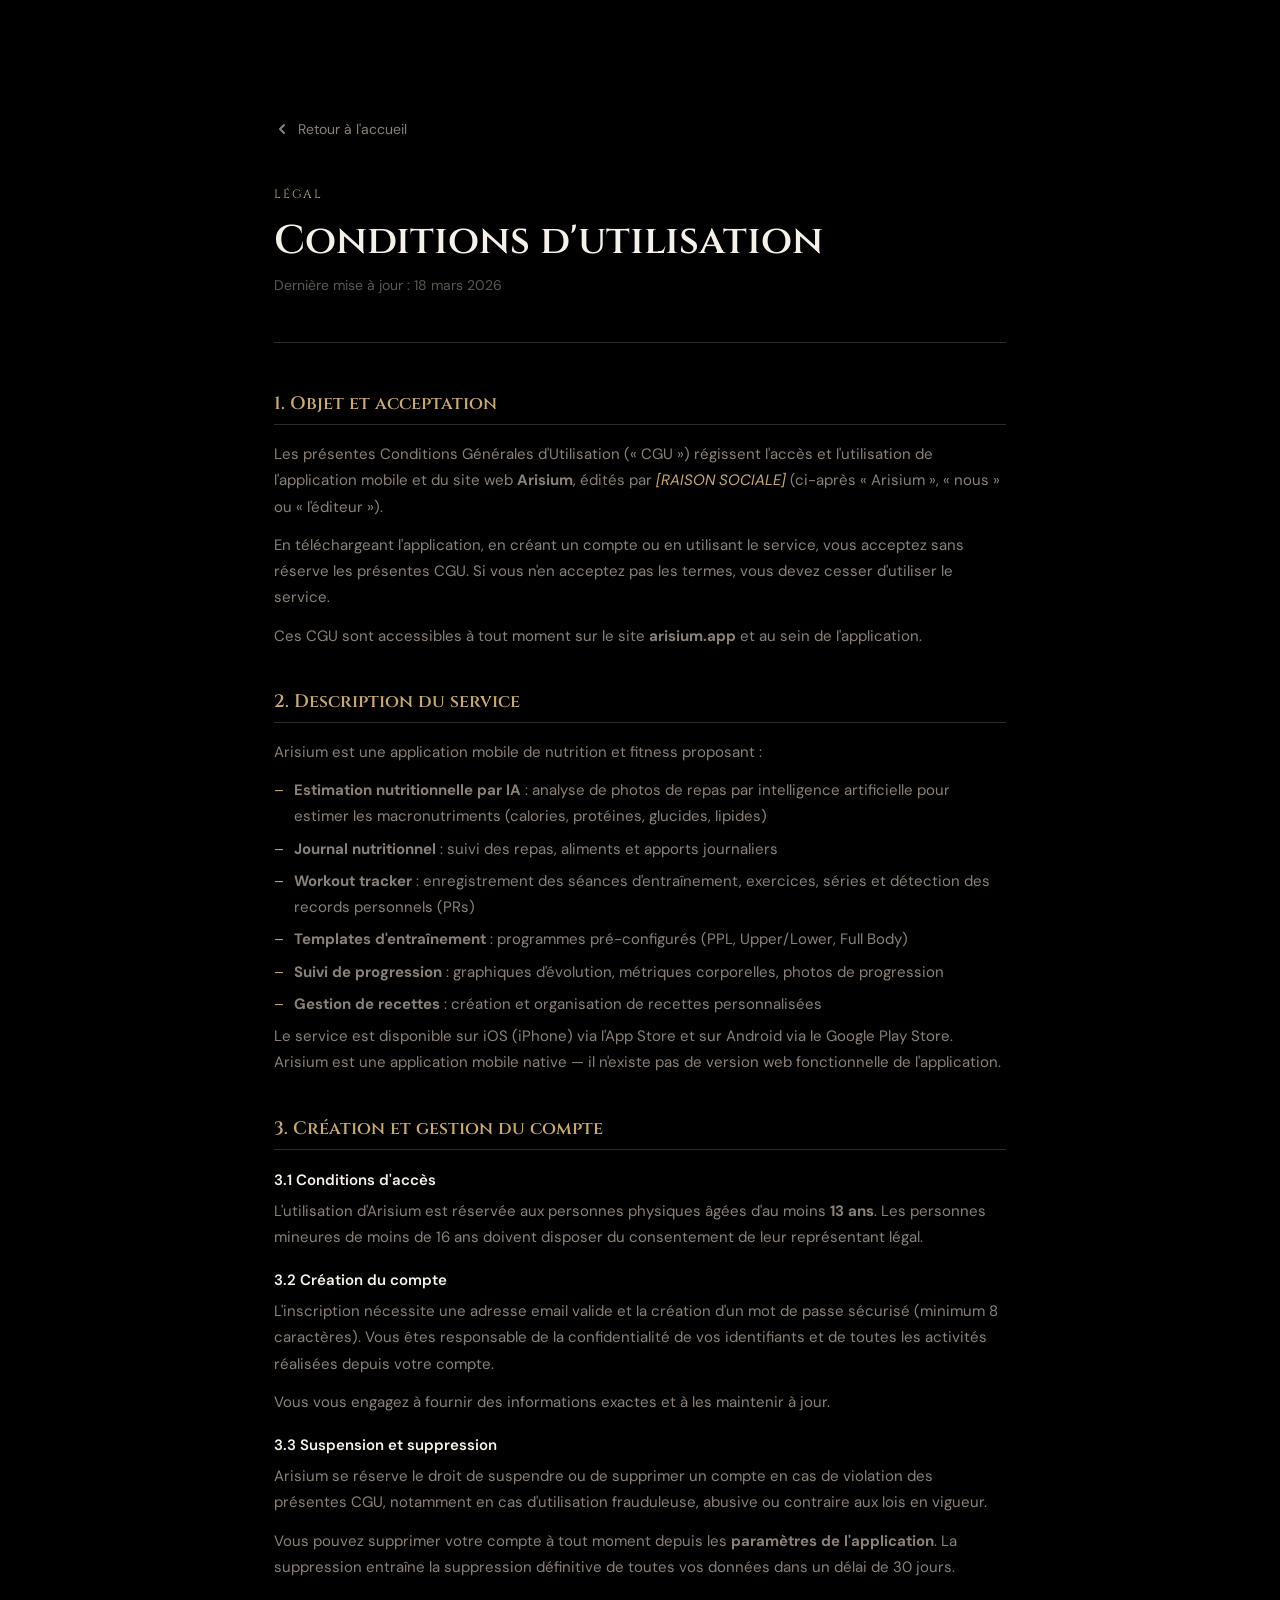
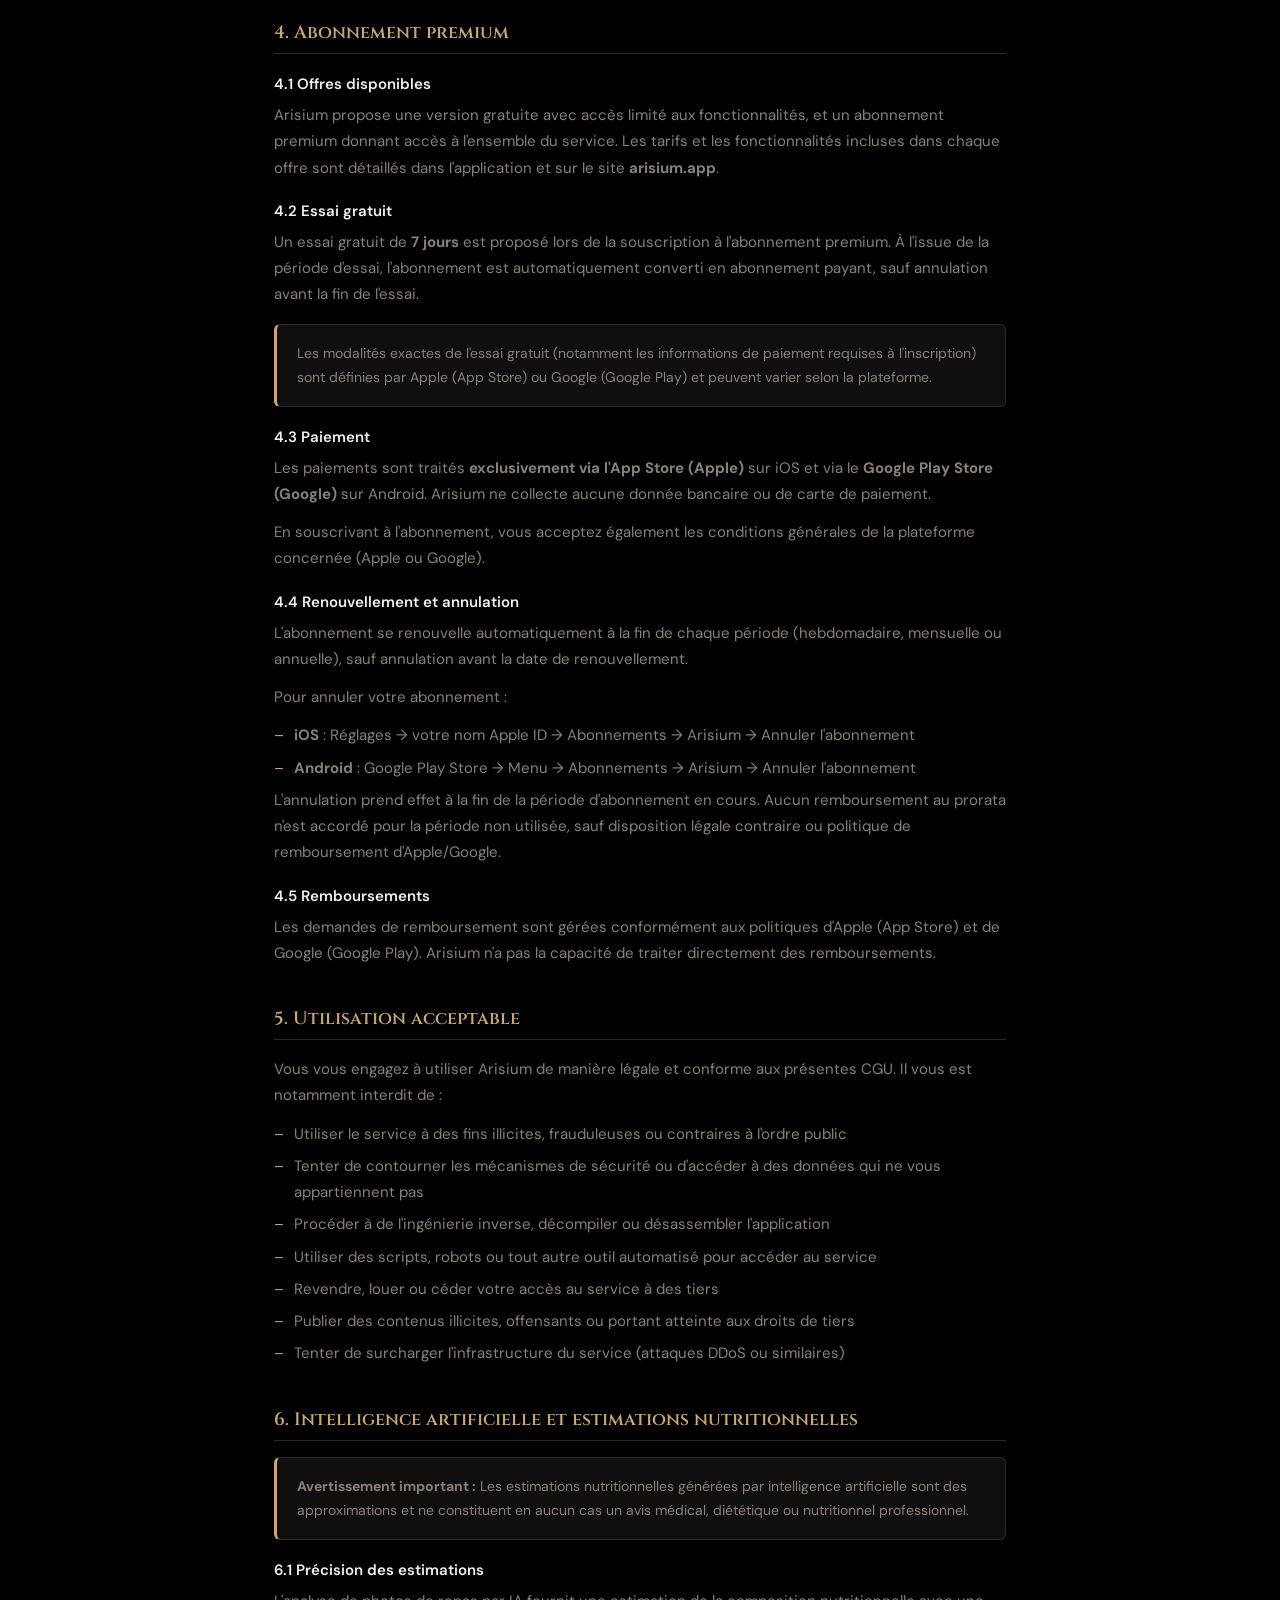
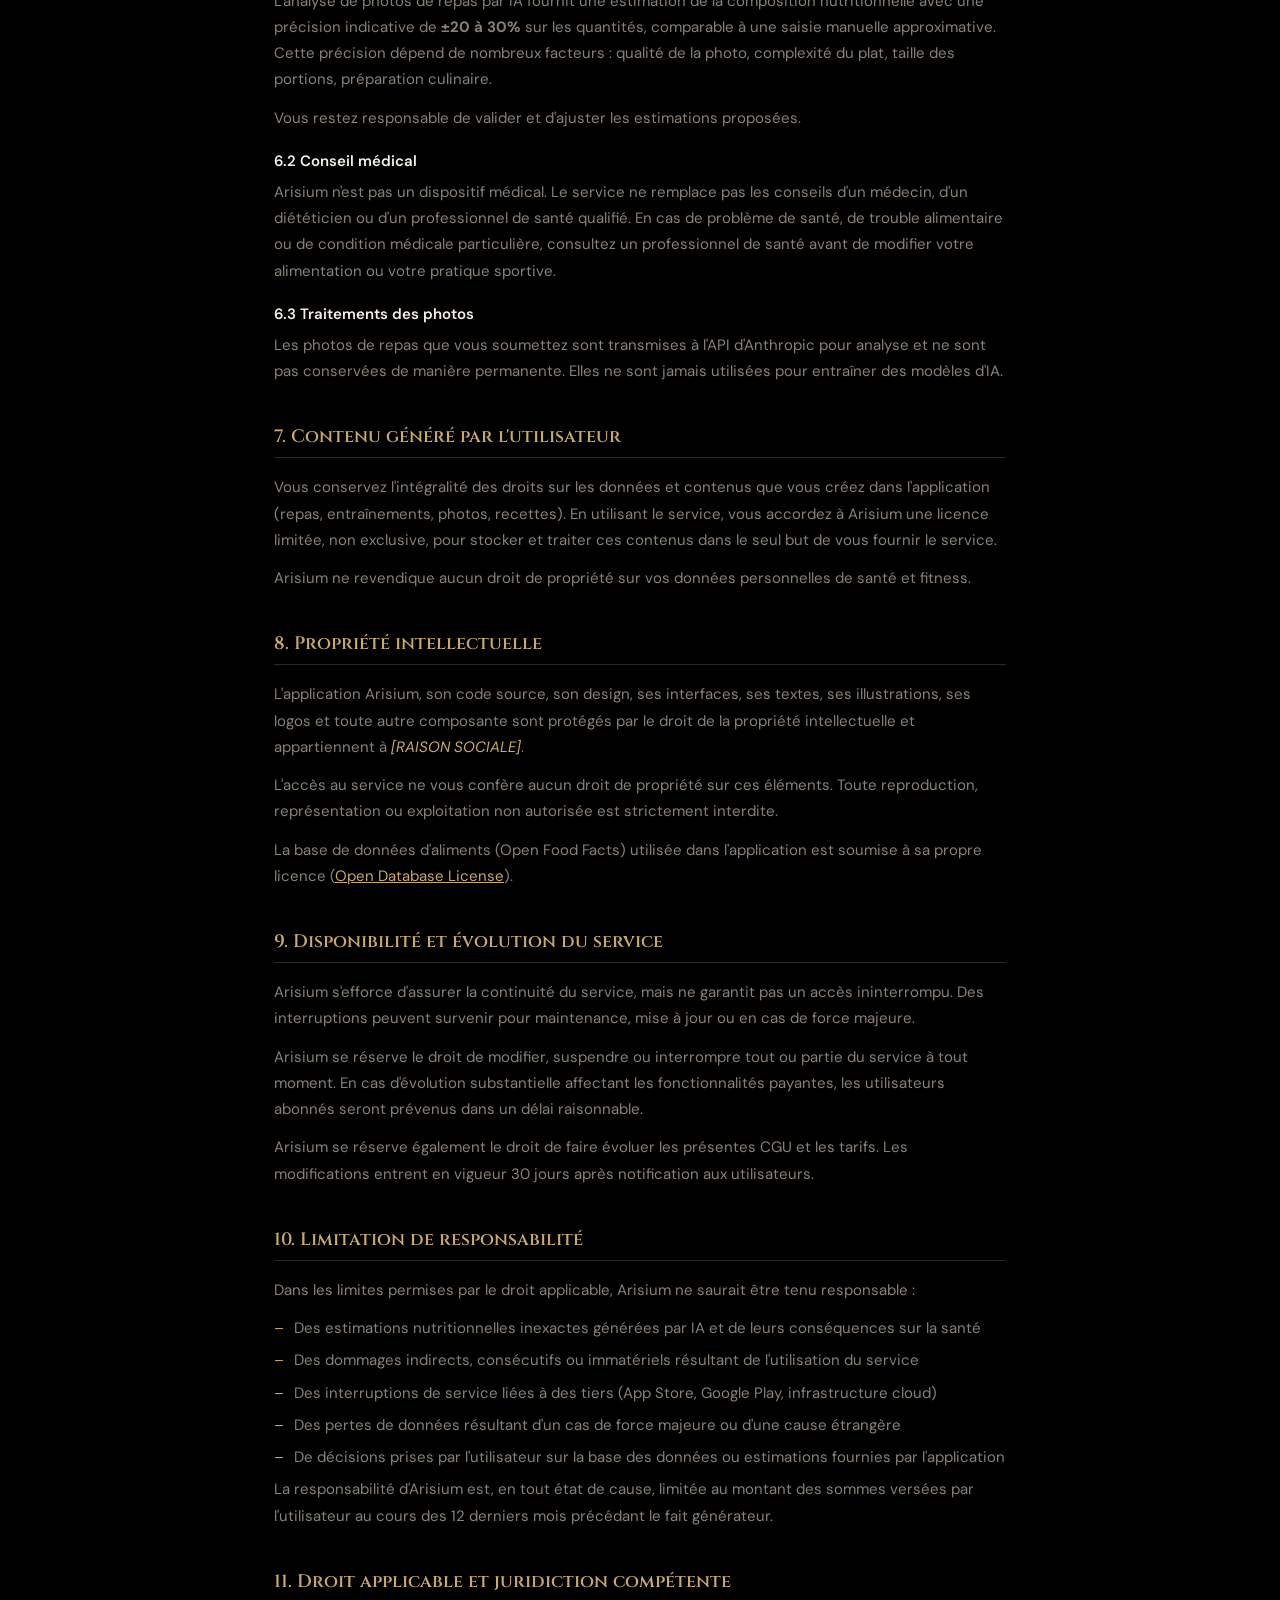
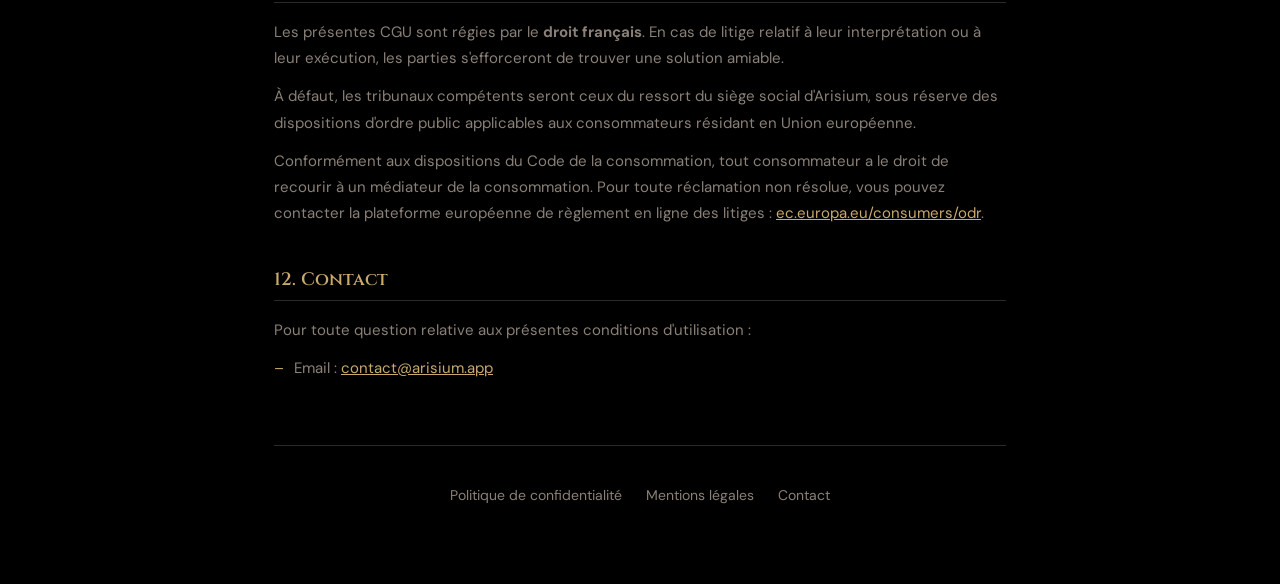
==== conditions-utilisation.html @ 0f9935cf "feat: ajout pages légales complètes (mentions légales, CGU, politique de confidentialité) - Crée men" ====
<!DOCTYPE html>
<html lang="fr">
<head>
  <meta charset="UTF-8" />
  <meta name="viewport" content="width=device-width, initial-scale=1.0" />
  <title>Conditions d'utilisation — Arisium</title>
  <meta name="robots" content="noindex, follow" />
  <link rel="preconnect" href="https://fonts.googleapis.com" />
  <link rel="preconnect" href="https://fonts.gstatic.com" crossorigin />
  <link href="https://fonts.googleapis.com/css2?family=Cinzel:wght@400;600;700&family=DM+Sans:opsz,wght@9..40,400;9..40,500;9..40,600;9..40,700&display=swap" rel="stylesheet" />
  <link rel="stylesheet" href="style.css" />
  <style>
    .legal-page { max-width: 780px; margin: 0 auto; padding: 120px 24px 80px; }
    .legal-back { display: inline-flex; align-items: center; gap: 8px; color: var(--text-sec); font-size: 0.875rem; text-decoration: none; margin-bottom: 48px; transition: color .2s; }
    .legal-back:hover { color: var(--gold); }
    .legal-back svg { width: 16px; height: 16px; }
    .legal-eyebrow { font-family: 'Cinzel', serif; font-size: 0.75rem; letter-spacing: 0.15em; color: var(--gold); text-transform: uppercase; margin-bottom: 12px; }
    .legal-title { font-family: 'Cinzel', serif; font-size: clamp(1.75rem, 4vw, 2.5rem); font-weight: 600; color: var(--text); margin-bottom: 8px; }
    .legal-updated { color: var(--text-muted); font-size: 0.875rem; margin-bottom: 48px; padding-bottom: 48px; border-bottom: 1px solid var(--border); }
    .legal-section { margin-bottom: 40px; }
    .legal-section h2 { font-family: 'Cinzel', serif; font-size: 1.125rem; font-weight: 600; color: var(--gold); margin-bottom: 16px; padding-bottom: 8px; border-bottom: 1px solid var(--border); }
    .legal-section h3 { font-size: 0.9375rem; font-weight: 600; color: var(--text); margin: 20px 0 8px; }
    .legal-section p { color: var(--text-sec); line-height: 1.75; margin-bottom: 12px; font-size: 0.9375rem; }
    .legal-section ul { list-style: none; padding: 0; }
    .legal-section ul li { color: var(--text-sec); line-height: 1.75; font-size: 0.9375rem; padding-left: 20px; margin-bottom: 6px; position: relative; }
    .legal-section ul li::before { content: '–'; position: absolute; left: 0; color: var(--gold); }
    .legal-placeholder { color: var(--gold); font-style: italic; }
    .legal-nav { display: flex; justify-content: center; gap: 24px; margin-top: 64px; padding-top: 40px; border-top: 1px solid var(--border); flex-wrap: wrap; }
    .legal-nav a { color: var(--text-sec); font-size: 0.875rem; text-decoration: none; transition: color .2s; }
    .legal-nav a:hover { color: var(--gold); }
    a { color: var(--gold); }
    .notice-box { background: var(--surface); border: 1px solid var(--border); border-left: 3px solid var(--gold); border-radius: 6px; padding: 16px 20px; margin: 16px 0; }
    .notice-box p { margin: 0; font-size: 0.875rem; }
  </style>
</head>
<body>

<div class="legal-page">

  <a class="legal-back" href="/">
    <svg viewBox="0 0 16 16" fill="none" stroke="currentColor" stroke-width="2" stroke-linecap="round" stroke-linejoin="round">
      <path d="M10 12L6 8l4-4"/>
    </svg>
    Retour à l'accueil
  </a>

  <div class="legal-eyebrow">Légal</div>
  <h1 class="legal-title">Conditions d'utilisation</h1>
  <p class="legal-updated">Dernière mise à jour : 18 mars 2026</p>

  <!-- 1. Objet -->
  <div class="legal-section">
    <h2>1. Objet et acceptation</h2>
    <p>Les présentes Conditions Générales d'Utilisation (« CGU ») régissent l'accès et l'utilisation de l'application mobile et du site web <strong>Arisium</strong>, édités par <span class="legal-placeholder">[RAISON SOCIALE]</span> (ci-après « Arisium », « nous » ou « l'éditeur »).</p>
    <p>En téléchargeant l'application, en créant un compte ou en utilisant le service, vous acceptez sans réserve les présentes CGU. Si vous n'en acceptez pas les termes, vous devez cesser d'utiliser le service.</p>
    <p>Ces CGU sont accessibles à tout moment sur le site <strong>arisium.app</strong> et au sein de l'application.</p>
  </div>

  <!-- 2. Description du service -->
  <div class="legal-section">
    <h2>2. Description du service</h2>
    <p>Arisium est une application mobile de nutrition et fitness proposant :</p>
    <ul>
      <li><strong>Estimation nutritionnelle par IA</strong> : analyse de photos de repas par intelligence artificielle pour estimer les macronutriments (calories, protéines, glucides, lipides)</li>
      <li><strong>Journal nutritionnel</strong> : suivi des repas, aliments et apports journaliers</li>
      <li><strong>Workout tracker</strong> : enregistrement des séances d'entraînement, exercices, séries et détection des records personnels (PRs)</li>
      <li><strong>Templates d'entraînement</strong> : programmes pré-configurés (PPL, Upper/Lower, Full Body)</li>
      <li><strong>Suivi de progression</strong> : graphiques d'évolution, métriques corporelles, photos de progression</li>
      <li><strong>Gestion de recettes</strong> : création et organisation de recettes personnalisées</li>
    </ul>
    <p>Le service est disponible sur iOS (iPhone) via l'App Store et sur Android via le Google Play Store. Arisium est une application mobile native — il n'existe pas de version web fonctionnelle de l'application.</p>
  </div>

  <!-- 3. Compte utilisateur -->
  <div class="legal-section">
    <h2>3. Création et gestion du compte</h2>

    <h3>3.1 Conditions d'accès</h3>
    <p>L'utilisation d'Arisium est réservée aux personnes physiques âgées d'au moins <strong>13 ans</strong>. Les personnes mineures de moins de 16 ans doivent disposer du consentement de leur représentant légal.</p>

    <h3>3.2 Création du compte</h3>
    <p>L'inscription nécessite une adresse email valide et la création d'un mot de passe sécurisé (minimum 8 caractères). Vous êtes responsable de la confidentialité de vos identifiants et de toutes les activités réalisées depuis votre compte.</p>
    <p>Vous vous engagez à fournir des informations exactes et à les maintenir à jour.</p>

    <h3>3.3 Suspension et suppression</h3>
    <p>Arisium se réserve le droit de suspendre ou de supprimer un compte en cas de violation des présentes CGU, notamment en cas d'utilisation frauduleuse, abusive ou contraire aux lois en vigueur.</p>
    <p>Vous pouvez supprimer votre compte à tout moment depuis les <strong>paramètres de l'application</strong>. La suppression entraîne la suppression définitive de toutes vos données dans un délai de 30 jours.</p>
  </div>

  <!-- 4. Abonnement -->
  <div class="legal-section">
    <h2>4. Abonnement premium</h2>

    <h3>4.1 Offres disponibles</h3>
    <p>Arisium propose une version gratuite avec accès limité aux fonctionnalités, et un abonnement premium donnant accès à l'ensemble du service. Les tarifs et les fonctionnalités incluses dans chaque offre sont détaillés dans l'application et sur le site <strong>arisium.app</strong>.</p>

    <h3>4.2 Essai gratuit</h3>
    <p>Un essai gratuit de <strong>7 jours</strong> est proposé lors de la souscription à l'abonnement premium. À l'issue de la période d'essai, l'abonnement est automatiquement converti en abonnement payant, sauf annulation avant la fin de l'essai.</p>
    <div class="notice-box">
      <p>Les modalités exactes de l'essai gratuit (notamment les informations de paiement requises à l'inscription) sont définies par Apple (App Store) ou Google (Google Play) et peuvent varier selon la plateforme.</p>
    </div>

    <h3>4.3 Paiement</h3>
    <p>Les paiements sont traités <strong>exclusivement via l'App Store (Apple)</strong> sur iOS et via le <strong>Google Play Store (Google)</strong> sur Android. Arisium ne collecte aucune donnée bancaire ou de carte de paiement.</p>
    <p>En souscrivant à l'abonnement, vous acceptez également les conditions générales de la plateforme concernée (Apple ou Google).</p>

    <h3>4.4 Renouvellement et annulation</h3>
    <p>L'abonnement se renouvelle automatiquement à la fin de chaque période (hebdomadaire, mensuelle ou annuelle), sauf annulation avant la date de renouvellement.</p>
    <p>Pour annuler votre abonnement :</p>
    <ul>
      <li><strong>iOS</strong> : Réglages → votre nom Apple ID → Abonnements → Arisium → Annuler l'abonnement</li>
      <li><strong>Android</strong> : Google Play Store → Menu → Abonnements → Arisium → Annuler l'abonnement</li>
    </ul>
    <p>L'annulation prend effet à la fin de la période d'abonnement en cours. Aucun remboursement au prorata n'est accordé pour la période non utilisée, sauf disposition légale contraire ou politique de remboursement d'Apple/Google.</p>

    <h3>4.5 Remboursements</h3>
    <p>Les demandes de remboursement sont gérées conformément aux politiques d'Apple (App Store) et de Google (Google Play). Arisium n'a pas la capacité de traiter directement des remboursements.</p>
  </div>

  <!-- 5. Utilisation acceptable -->
  <div class="legal-section">
    <h2>5. Utilisation acceptable</h2>
    <p>Vous vous engagez à utiliser Arisium de manière légale et conforme aux présentes CGU. Il vous est notamment interdit de :</p>
    <ul>
      <li>Utiliser le service à des fins illicites, frauduleuses ou contraires à l'ordre public</li>
      <li>Tenter de contourner les mécanismes de sécurité ou d'accéder à des données qui ne vous appartiennent pas</li>
      <li>Procéder à de l'ingénierie inverse, décompiler ou désassembler l'application</li>
      <li>Utiliser des scripts, robots ou tout autre outil automatisé pour accéder au service</li>
      <li>Revendre, louer ou céder votre accès au service à des tiers</li>
      <li>Publier des contenus illicites, offensants ou portant atteinte aux droits de tiers</li>
      <li>Tenter de surcharger l'infrastructure du service (attaques DDoS ou similaires)</li>
    </ul>
  </div>

  <!-- 6. IA et estimations nutritionnelles -->
  <div class="legal-section">
    <h2>6. Intelligence artificielle et estimations nutritionnelles</h2>

    <div class="notice-box">
      <p><strong>Avertissement important :</strong> Les estimations nutritionnelles générées par intelligence artificielle sont des approximations et ne constituent en aucun cas un avis médical, diététique ou nutritionnel professionnel.</p>
    </div>

    <h3>6.1 Précision des estimations</h3>
    <p>L'analyse de photos de repas par IA fournit une estimation de la composition nutritionnelle avec une précision indicative de <strong>±20 à 30%</strong> sur les quantités, comparable à une saisie manuelle approximative. Cette précision dépend de nombreux facteurs : qualité de la photo, complexité du plat, taille des portions, préparation culinaire.</p>
    <p>Vous restez responsable de valider et d'ajuster les estimations proposées.</p>

    <h3>6.2 Conseil médical</h3>
    <p>Arisium n'est pas un dispositif médical. Le service ne remplace pas les conseils d'un médecin, d'un diététicien ou d'un professionnel de santé qualifié. En cas de problème de santé, de trouble alimentaire ou de condition médicale particulière, consultez un professionnel de santé avant de modifier votre alimentation ou votre pratique sportive.</p>

    <h3>6.3 Traitements des photos</h3>
    <p>Les photos de repas que vous soumettez sont transmises à l'API d'Anthropic pour analyse et ne sont pas conservées de manière permanente. Elles ne sont jamais utilisées pour entraîner des modèles d'IA.</p>
  </div>

  <!-- 7. Contenu utilisateur -->
  <div class="legal-section">
    <h2>7. Contenu généré par l'utilisateur</h2>
    <p>Vous conservez l'intégralité des droits sur les données et contenus que vous créez dans l'application (repas, entraînements, photos, recettes). En utilisant le service, vous accordez à Arisium une licence limitée, non exclusive, pour stocker et traiter ces contenus dans le seul but de vous fournir le service.</p>
    <p>Arisium ne revendique aucun droit de propriété sur vos données personnelles de santé et fitness.</p>
  </div>

  <!-- 8. Propriété intellectuelle -->
  <div class="legal-section">
    <h2>8. Propriété intellectuelle</h2>
    <p>L'application Arisium, son code source, son design, ses interfaces, ses textes, ses illustrations, ses logos et toute autre composante sont protégés par le droit de la propriété intellectuelle et appartiennent à <span class="legal-placeholder">[RAISON SOCIALE]</span>.</p>
    <p>L'accès au service ne vous confère aucun droit de propriété sur ces éléments. Toute reproduction, représentation ou exploitation non autorisée est strictement interdite.</p>
    <p>La base de données d'aliments (Open Food Facts) utilisée dans l'application est soumise à sa propre licence (<a href="https://openfoodfacts.org" target="_blank" rel="noopener">Open Database License</a>).</p>
  </div>

  <!-- 9. Disponibilité du service -->
  <div class="legal-section">
    <h2>9. Disponibilité et évolution du service</h2>
    <p>Arisium s'efforce d'assurer la continuité du service, mais ne garantit pas un accès ininterrompu. Des interruptions peuvent survenir pour maintenance, mise à jour ou en cas de force majeure.</p>
    <p>Arisium se réserve le droit de modifier, suspendre ou interrompre tout ou partie du service à tout moment. En cas d'évolution substantielle affectant les fonctionnalités payantes, les utilisateurs abonnés seront prévenus dans un délai raisonnable.</p>
    <p>Arisium se réserve également le droit de faire évoluer les présentes CGU et les tarifs. Les modifications entrent en vigueur 30 jours après notification aux utilisateurs.</p>
  </div>

  <!-- 10. Limitation de responsabilité -->
  <div class="legal-section">
    <h2>10. Limitation de responsabilité</h2>
    <p>Dans les limites permises par le droit applicable, Arisium ne saurait être tenu responsable :</p>
    <ul>
      <li>Des estimations nutritionnelles inexactes générées par IA et de leurs conséquences sur la santé</li>
      <li>Des dommages indirects, consécutifs ou immatériels résultant de l'utilisation du service</li>
      <li>Des interruptions de service liées à des tiers (App Store, Google Play, infrastructure cloud)</li>
      <li>Des pertes de données résultant d'un cas de force majeure ou d'une cause étrangère</li>
      <li>De décisions prises par l'utilisateur sur la base des données ou estimations fournies par l'application</li>
    </ul>
    <p>La responsabilité d'Arisium est, en tout état de cause, limitée au montant des sommes versées par l'utilisateur au cours des 12 derniers mois précédant le fait générateur.</p>
  </div>

  <!-- 11. Droit applicable -->
  <div class="legal-section">
    <h2>11. Droit applicable et juridiction compétente</h2>
    <p>Les présentes CGU sont régies par le <strong>droit français</strong>. En cas de litige relatif à leur interprétation ou à leur exécution, les parties s'efforceront de trouver une solution amiable.</p>
    <p>À défaut, les tribunaux compétents seront ceux du ressort du siège social d'Arisium, sous réserve des dispositions d'ordre public applicables aux consommateurs résidant en Union européenne.</p>
    <p>Conformément aux dispositions du Code de la consommation, tout consommateur a le droit de recourir à un médiateur de la consommation. Pour toute réclamation non résolue, vous pouvez contacter la plateforme européenne de règlement en ligne des litiges : <a href="https://ec.europa.eu/consumers/odr" target="_blank" rel="noopener">ec.europa.eu/consumers/odr</a>.</p>
  </div>

  <!-- 12. Contact -->
  <div class="legal-section">
    <h2>12. Contact</h2>
    <p>Pour toute question relative aux présentes conditions d'utilisation :</p>
    <ul>
      <li>Email : <a href="mailto:contact@arisium.app">contact@arisium.app</a></li>
    </ul>
  </div>

  <nav class="legal-nav">
    <a href="/politique-de-confidentialite">Politique de confidentialité</a>
    <a href="/mentions-legales">Mentions légales</a>
    <a href="mailto:contact@arisium.app">Contact</a>
  </nav>

</div>

</body>
</html>
---- style.css ----
/* ─── Variables ──────────────────────────────────────────────────────────────── */
:root {
  --gold:        #C9A96E;
  --gold-light:  #E8D5A3;
  --gold-dark:   #8B6914;
  --bg:          #000000;
  --surface:     #0F0F0F;
  --elevated:    #1A1A1A;
  --border:      #2A2A2A;
  --text:        #F5F0E8;
  --text-sec:    #8A8078;
  --text-muted:  #5C5650;
}

/* ─── Reset & Base ───────────────────────────────────────────────────────────── */
*, *::before, *::after { box-sizing: border-box; margin: 0; padding: 0; }
html {
  scroll-behavior: smooth;
  -webkit-font-smoothing: antialiased;
  /* scroll-padding-top = hauteur navbar fixe → le browser s'arrête au bon endroit
     sur tous les ancres (#features, #pricing…) sans calcul JS */
  scroll-padding-top: 80px;
}
body { background: var(--bg); color: var(--text); font-family: 'DM Sans', sans-serif; }

/* ─── Typography ─────────────────────────────────────────────────────────────── */
.font-brand   { font-family: 'Cinzel', serif; font-weight: 700; }
.font-display { font-family: 'Cinzel', serif; }

/* ─── Gold Gradient Text ─────────────────────────────────────────────────────── */
.gold-text {
  background: linear-gradient(135deg, var(--gold) 0%, var(--gold-light) 60%, var(--gold) 100%);
  -webkit-background-clip: text;
  background-clip: text;
  -webkit-text-fill-color: transparent;
}
/* Logo ARISIUM */
.logo {
  font-family: 'Cinzel', serif;
  font-weight: 700;
  letter-spacing: 6px;
  font-size: 1.1rem;
  background: linear-gradient(135deg, var(--gold), var(--gold-light));
  -webkit-background-clip: text;
  background-clip: text;
  -webkit-text-fill-color: transparent;
  text-decoration: none;
}

/* ─── Buttons ────────────────────────────────────────────────────────────────── */
.btn-primary {
  display: inline-block;
  padding: 14px 32px;
  background: linear-gradient(135deg, var(--gold), var(--gold-dark));
  color: #000;
  font-family: 'DM Sans', sans-serif;
  font-weight: 700;
  font-size: 0.875rem;
  border-radius: 12px;
  text-decoration: none;
  transition: opacity 0.2s, transform 0.2s;
}
.btn-primary:hover { opacity: 0.85; transform: translateY(-1px); }

.btn-secondary {
  display: inline-block;
  padding: 13px 32px;
  border: 1px solid var(--gold);
  color: var(--gold);
  font-family: 'DM Sans', sans-serif;
  font-weight: 500;
  font-size: 0.875rem;
  border-radius: 12px;
  text-decoration: none;
  transition: background 0.2s, color 0.2s;
}
.btn-secondary:hover { background: rgba(201,169,110,0.08); }

.btn-outline {
  display: inline-block;
  padding: 13px 28px;
  background: transparent;
  border: 1px solid var(--border);
  color: var(--text-sec);
  font-family: 'DM Sans', sans-serif;
  font-size: 0.875rem;
  border-radius: 12px;
  text-decoration: none;
  cursor: pointer;
  transition: border-color 0.2s, color 0.2s;
}
.btn-outline:hover { border-color: var(--gold); color: var(--gold); }

/* App store buttons */
.store-btn {
  display: inline-flex;
  align-items: center;
  gap: 10px;
  padding: 12px 22px;
  background: var(--surface);
  border: 1px solid var(--border);
  border-radius: 12px;
  color: var(--text);
  text-decoration: none;
  transition: border-color 0.2s, background 0.2s;
}
.store-btn:hover { border-color: var(--gold); background: var(--elevated); }
.store-btn .store-label { font-size: 0.6rem; color: var(--text-sec); }
.store-btn .store-name  { font-size: 0.875rem; font-weight: 600; }

/* ─── Navbar ─────────────────────────────────────────────────────────────────── */
#navbar {
  position: fixed;
  top: 0; left: 0; right: 0;
  z-index: 100;
  transition: background 0.3s, border-bottom 0.3s;
}
#navbar.scrolled {
  background: rgba(0,0,0,0.85);
  backdrop-filter: blur(16px);
  -webkit-backdrop-filter: blur(16px);
  border-bottom: 1px solid var(--border);
}
.nav-inner {
  max-width: 1100px;
  margin: 0 auto;
  padding: 20px 24px;
  display: flex;
  align-items: center;
  justify-content: space-between;
}
.nav-links {
  display: flex;
  gap: 32px;
  list-style: none;
}
.nav-links a {
  color: var(--text-sec);
  text-decoration: none;
  font-size: 0.875rem;
  transition: color 0.2s;
}
.nav-links a:hover { color: var(--text); }
#burger {
  display: none;
  background: none;
  border: none;
  color: var(--text-sec);
  cursor: pointer;
  padding: 4px;
}
#mobile-menu {
  display: none;
  background: var(--surface);
  border-top: 1px solid var(--border);
  padding: 16px 24px 24px;
}
#mobile-menu.open { display: block; }
.mobile-nav-links {
  list-style: none;
  display: flex;
  flex-direction: column;
  gap: 16px;
}
.mobile-nav-links a {
  color: var(--text-sec);
  text-decoration: none;
  font-size: 0.9375rem;
}

/* ─── Section Utils ──────────────────────────────────────────────────────────── */
.section { padding: 100px 24px; }
.section-sm { padding: 64px 24px; }
.container { max-width: 1100px; margin: 0 auto; }

.eyebrow {
  display: inline-flex;
  align-items: center;
  gap: 8px;
  font-size: 0.75rem;
  font-weight: 600;
  letter-spacing: 2px;
  text-transform: uppercase;
  color: var(--gold);
  margin-bottom: 20px;
}
.eyebrow-dot {
  width: 6px; height: 6px;
  border-radius: 50%;
  background: var(--gold);
  animation: pulse 2s infinite;
}

.section-title {
  font-family: 'Cinzel', serif;
  font-size: clamp(2rem, 5vw, 3.25rem);
  font-weight: 400;
  line-height: 1.15;
  color: var(--text);
  margin-bottom: 20px;
}
.section-sub {
  font-size: 1.0625rem;
  color: var(--text-sec);
  line-height: 1.7;
  max-width: 560px;
}

/* ─── Card ───────────────────────────────────────────────────────────────────── */
.card {
  background: var(--surface);
  border: 1px solid var(--border);
  border-radius: 20px;
  padding: 32px;
}
.card-hover {
  transition: border-color 0.25s, transform 0.25s;
}
.card-hover:hover {
  border-color: var(--gold);
  transform: translateY(-3px);
}

/* ─── Phone Mockup ───────────────────────────────────────────────────────────── */
.phone-wrap {
  display: flex;
  justify-content: center;
  align-items: center;
  position: relative;
}
.phone-wrap::before {
  content: '';
  position: absolute;
  width: 300px; height: 300px;
  border-radius: 50%;
  background: radial-gradient(circle, rgba(201,169,110,0.12) 0%, transparent 70%);
  pointer-events: none;
}
.phone {
  width: 265px;
  background: var(--surface);
  border-radius: 40px;
  border: 1.5px solid var(--border);
  padding: 14px 12px;
  box-shadow:
    0 0 0 7px var(--surface),
    0 0 0 8px var(--border),
    0 40px 80px rgba(0,0,0,0.9),
    0 0 80px rgba(201,169,110,0.06);
  position: relative;
  overflow: hidden;
}
.phone::before { /* notch */
  content: '';
  position: absolute;
  top: 10px; left: 50%;
  transform: translateX(-50%);
  width: 56px; height: 4px;
  background: var(--border);
  border-radius: 2px;
  z-index: 2;
}
.phone-screen {
  background: #000;
  border-radius: 30px;
  overflow: hidden;
  font-size: 10px;
}
.phone-header { padding: 24px 14px 12px; display: flex; align-items: center; justify-content: space-between; }
.phone-avatar { width: 26px; height: 26px; border-radius: 50%; border: 1.5px solid #C9A96E; display: flex; align-items: center; justify-content: center; font-family: 'DM Sans', sans-serif; font-size: 10px; font-weight: 600; color: #C9A96E; flex-shrink: 0; }
.phone-date  { font-size: 8px; color: var(--text-muted); }
.phone-greeting { font-family: 'Cinzel', serif; font-size: 18px; color: var(--text); margin-top: 2px; }

.phone-card {
  margin: 0 10px 8px;
  background: var(--surface);
  border: 1px solid var(--border);
  border-radius: 16px;
  padding: 14px;
}
.phone-label { font-size: 7px; letter-spacing: 1.5px; text-transform: uppercase; color: var(--text-muted); margin-bottom: 8px; }

/* Calorie ring */
.calorie-ring-wrap { display: flex; justify-content: center; margin-bottom: 10px; }
.macro-row { display: flex; gap: 8px; }
.macro-col { flex: 1; }
.macro-name { font-size: 6.5px; color: var(--text-muted); margin-bottom: 3px; }
.macro-bar-track { height: 3px; background: var(--elevated); border-radius: 2px; overflow: hidden; }
.macro-bar-fill  { height: 100%; border-radius: 2px; }
.macro-val { font-size: 7.5px; color: var(--text); margin-top: 2px; }

/* Workout card inside phone */
.phone-workout { font-size: 10px; color: var(--text); font-weight: 500; }
.phone-workout-sub { font-size: 8px; color: var(--text-sec); margin-top: 2px; }
.phone-workout-meta { display: flex; gap: 10px; margin-top: 6px; }
.phone-workout-meta span { font-size: 7px; color: var(--text-muted); }
.phone-pr { color: var(--gold); }

/* ─── Feature Sections ───────────────────────────────────────────────────────── */
.feature-grid {
  display: grid;
  grid-template-columns: 1fr 1fr;
  gap: 80px;
  align-items: center;
}
.feature-grid.reverse { direction: rtl; }
.feature-grid.reverse > * { direction: ltr; }

.feature-list { list-style: none; display: flex; flex-direction: column; gap: 16px; margin-top: 32px; }
.feature-list li {
  display: flex;
  align-items: flex-start;
  gap: 12px;
  font-size: 0.9375rem;
  color: var(--text-sec);
  line-height: 1.5;
}
.feature-list li::before {
  content: '';
  width: 18px; height: 18px; flex-shrink: 0;
  margin-top: 2px;
  background: url("data:image/svg+xml,%3Csvg xmlns='http://www.w3.org/2000/svg' viewBox='0 0 20 20' fill='%23C9A96E'%3E%3Cpath fill-rule='evenodd' d='M16.707 5.293a1 1 0 010 1.414l-8 8a1 1 0 01-1.414 0l-4-4a1 1 0 011.414-1.414L8 12.586l7.293-7.293a1 1 0 011.414 0z' clip-rule='evenodd'/%3E%3C/svg%3E") center/contain no-repeat;
}

/* Feature visual panel */
.feature-visual {
  background: var(--surface);
  border: 1px solid var(--border);
  border-radius: 24px;
  overflow: hidden;
  aspect-ratio: 4/3;
  display: flex;
  align-items: center;
  justify-content: center;
  position: relative;
}
.feature-visual-inner {
  width: 100%;
  height: 100%;
  display: flex;
  flex-direction: column;
  padding: 28px;
  gap: 12px;
}

/* AI estimation mockup */
.ai-chip {
  display: inline-flex;
  align-items: center;
  gap: 8px;
  padding: 6px 14px;
  background: rgba(201,169,110,0.08);
  border: 1px solid rgba(201,169,110,0.2);
  border-radius: 100px;
  font-size: 0.75rem;
  color: var(--gold);
  font-weight: 500;
}
.ai-item {
  display: flex;
  align-items: center;
  justify-content: space-between;
  padding: 10px 14px;
  background: var(--elevated);
  border: 1px solid var(--border);
  border-radius: 10px;
  border-left-width: 3px; /* override via inline style par item */
  gap: 12px;
}
.ai-item-name { font-size: 0.8125rem; color: var(--text); font-weight: 500; }
.ai-item-kcal { font-size: 0.7rem; color: var(--text-sec); margin-top: 2px; }
.ai-item-badge {
  font-size: 0.6rem;
  font-weight: 700;
  padding: 3px 8px;
  border-radius: 100px;
  text-transform: uppercase;
  letter-spacing: 0.5px;
  flex-shrink: 0;
}
.badge-high   { background: rgba(74,222,128,0.1);  color: #4ADE80; }
.badge-medium { background: rgba(251,191,36,0.1);  color: #FBBF24; }
.badge-low    { background: rgba(248,113,113,0.1); color: #F87171; }

/* Workout mockup */
.set-row {
  display: flex;
  align-items: center;
  gap: 12px;
  padding: 10px 14px;
  background: var(--elevated);
  border-radius: 10px;
}
.set-num { font-size: 0.75rem; color: var(--text-muted); width: 20px; }
.set-data { flex: 1; display: flex; gap: 20px; }
.set-field { font-size: 0.875rem; color: var(--text); }
.set-field span { font-size: 0.7rem; color: var(--text-muted); }
.pr-badge {
  background: linear-gradient(135deg, var(--gold), var(--gold-dark));
  color: #000;
  font-size: 0.6rem;
  font-weight: 800;
  padding: 2px 7px;
  border-radius: 100px;
  letter-spacing: 0.5px;
}

/* Progress chart mockup */
.chart-mockup {
  width: 100%;
  height: 100%;
  display: flex;
  flex-direction: column;
  justify-content: flex-end;
  gap: 0;
  position: relative;
}
.chart-line {
  position: absolute;
  bottom: 40px;
  left: 0; right: 0;
  height: 120px;
}
.chart-bars {
  display: flex;
  align-items: flex-end;
  gap: 8px;
  height: 120px;
  padding: 0 4px;
}
.chart-bar {
  flex: 1;
  border-radius: 4px 4px 0 0;
  background: linear-gradient(to top, var(--gold-dark), var(--gold));
  opacity: 0.7;
  min-width: 0;
}
.chart-bar.active { opacity: 1; }
.chart-labels {
  display: flex;
  justify-content: space-between;
  margin-top: 8px;
}
.chart-label { font-size: 0.625rem; color: var(--text-muted); }

/* ─── Steps (How it works) ───────────────────────────────────────────────────── */
.steps-grid {
  display: grid;
  grid-template-columns: repeat(3, 1fr);
  gap: 2px;
  position: relative;
}
.steps-grid::before {
  content: '';
  position: absolute;
  top: 28px; left: calc(16.67% + 28px); right: calc(16.67% + 28px);
  height: 1px;
  background: linear-gradient(90deg, transparent, var(--gold), transparent);
  opacity: 0.4;
}
.step {
  display: flex;
  flex-direction: column;
  align-items: center;
  text-align: center;
  padding: 40px 24px;
}
.step-num {
  width: 56px; height: 56px;
  border-radius: 50%;
  border: 1px solid var(--gold);
  background: rgba(201,169,110,0.06);
  display: flex;
  align-items: center;
  justify-content: center;
  font-family: 'Cinzel', serif;
  font-size: 1.25rem;
  color: var(--gold);
  margin-bottom: 24px;
  position: relative;
  z-index: 1;
}
.step-title { font-size: 1.0625rem; font-weight: 600; color: var(--text); margin-bottom: 10px; }
.step-desc  { font-size: 0.875rem; color: var(--text-sec); line-height: 1.6; }

/* ─── Pricing ────────────────────────────────────────────────────────────────── */
.pricing-grid {
  display: grid;
  grid-template-columns: repeat(3, 1fr);
  gap: 20px;
  align-items: start;
}
.pricing-card {
  background: var(--surface);
  border: 1px solid var(--border);
  border-radius: 24px;
  padding: 36px 28px;
  display: flex;
  flex-direction: column;
  gap: 24px;
  position: relative;
}
.pricing-card.featured {
  border-color: var(--gold);
  background: linear-gradient(160deg, rgba(201,169,110,0.06) 0%, var(--surface) 50%);
}
.pricing-badge {
  position: absolute;
  top: -12px;
  left: 50%; transform: translateX(-50%);
  background: linear-gradient(135deg, var(--gold), var(--gold-dark));
  color: #000;
  font-size: 0.65rem;
  font-weight: 800;
  letter-spacing: 1.5px;
  text-transform: uppercase;
  padding: 5px 16px;
  border-radius: 100px;
  white-space: nowrap;
}
.pricing-label { font-size: 0.75rem; font-weight: 600; letter-spacing: 2px; text-transform: uppercase; color: var(--text-muted); }
.pricing-price {
  display: flex;
  align-items: baseline;
  gap: 4px;
}
.pricing-amount { font-family: 'Cinzel', serif; font-size: 3rem; font-weight: 400; color: var(--text); }
.pricing-period { font-size: 0.875rem; color: var(--text-sec); }
.pricing-sub    { font-size: 0.8125rem; color: var(--text-muted); margin-top: 4px; }
.pricing-save {
  display: inline-block;
  font-size: 0.7rem;
  font-weight: 700;
  padding: 3px 10px;
  background: rgba(201,169,110,0.12);
  border: 1px solid rgba(201,169,110,0.2);
  color: var(--gold);
  border-radius: 100px;
  letter-spacing: 0.5px;
}
.pricing-trial {
  font-size: 0.8125rem;
  color: #4ADE80;
  font-weight: 500;
}
.pricing-features { list-style: none; display: flex; flex-direction: column; gap: 12px; }
.pricing-features li {
  display: flex;
  align-items: center;
  gap: 10px;
  font-size: 0.875rem;
  color: var(--text-sec);
}
.pricing-features li::before {
  content: '';
  width: 16px; height: 16px; flex-shrink: 0;
  background: url("data:image/svg+xml,%3Csvg xmlns='http://www.w3.org/2000/svg' viewBox='0 0 20 20' fill='%23C9A96E'%3E%3Cpath fill-rule='evenodd' d='M16.707 5.293a1 1 0 010 1.414l-8 8a1 1 0 01-1.414 0l-4-4a1 1 0 011.414-1.414L8 12.586l7.293-7.293a1 1 0 011.414 0z' clip-rule='evenodd'/%3E%3C/svg%3E") center/contain no-repeat;
}

/* ─── Comparison table ───────────────────────────────────────────────────────── */
.compare-table {
  width: 100%;
  border-collapse: separate;
  border-spacing: 0;
}
.compare-table th, .compare-table td {
  padding: 16px 20px;
  text-align: center;
  border-bottom: 1px solid var(--border);
  font-size: 0.875rem;
}
.compare-table th { color: var(--text-muted); font-weight: 500; font-size: 0.8125rem; letter-spacing: 0.5px; }
.compare-table td:first-child { text-align: left; color: var(--text-sec); }
.compare-table tr:last-child td { border-bottom: none; }
.compare-table .check { color: #4ADE80; font-size: 1rem; }
.compare-table .cross { color: var(--text-muted); font-size: 1rem; }
.compare-table .arisium-col { color: var(--gold); font-weight: 600; }
.compare-table-wrap {
  background: var(--surface);
  border: 1px solid var(--border);
  border-radius: 20px;
  overflow: hidden;
}
.compare-table th.arisium-col {
  background: rgba(201,169,110,0.04);
  border-bottom: 1px solid var(--border);
}
.compare-table td.arisium-col {
  background: rgba(201,169,110,0.03);
}

/* ─── FAQ ────────────────────────────────────────────────────────────────────── */
.faq-list { display: flex; flex-direction: column; gap: 2px; }
.faq-item {
  border: 1px solid var(--border);
  border-radius: 14px;
  overflow: hidden;
  background: var(--surface);
  transition: border-color 0.2s;
}
.faq-item.open { border-color: rgba(201,169,110,0.3); }
.faq-btn {
  width: 100%;
  display: flex;
  align-items: center;
  justify-content: space-between;
  padding: 22px 24px;
  background: none;
  border: none;
  cursor: pointer;
  text-align: left;
  color: var(--text);
  font-family: 'DM Sans', sans-serif;
  font-size: 1rem;
  font-weight: 500;
  gap: 16px;
}
.faq-icon {
  width: 24px; height: 24px; flex-shrink: 0;
  border: 1px solid var(--border);
  border-radius: 50%;
  display: flex;
  align-items: center;
  justify-content: center;
  color: var(--text-muted);
  font-size: 1.1rem;
  line-height: 1;
  transition: transform 0.25s, border-color 0.2s, color 0.2s;
}
.faq-item.open .faq-icon {
  transform: rotate(45deg);
  border-color: var(--gold);
  color: var(--gold);
}
.faq-body {
  max-height: 0;
  overflow: hidden;
  transition: max-height 0.35s ease;
}
.faq-body-inner {
  padding: 0 24px 22px;
  font-size: 0.9375rem;
  color: var(--text-sec);
  line-height: 1.7;
}

/* ─── Stats Bar ──────────────────────────────────────────────────────────────── */
.stats-bar {
  background: var(--surface);
  border-top: 1px solid var(--border);
  border-bottom: 1px solid var(--border);
}
.stats-grid { display: grid; grid-template-columns: repeat(4, 1fr); text-align: center; }
.stat-item { padding: 36px 16px; border-right: 1px solid var(--border); }
.stat-item:last-child { border-right: none; }
.stat-num {
  font-family: 'Cinzel', serif;
  font-size: 2.75rem;
  font-weight: 400;
  line-height: 1;
  margin-bottom: 8px;
}
.stat-label { font-size: 0.8125rem; color: var(--text-sec); }

/* ─── CTA Section ────────────────────────────────────────────────────────────── */
.cta-section {
  text-align: center;
  padding: 120px 24px;
  position: relative;
  overflow: hidden;
}
.cta-section::before {
  content: '';
  position: absolute;
  top: 50%; left: 50%;
  transform: translate(-50%, -50%);
  width: 600px; height: 600px;
  border-radius: 50%;
  background: radial-gradient(circle, rgba(201,169,110,0.06) 0%, transparent 70%);
  pointer-events: none;
}
.cta-title {
  font-family: 'Cinzel', serif;
  font-size: clamp(2.25rem, 5vw, 3.5rem);
  font-weight: 400;
  color: var(--text);
  max-width: 620px;
  margin: 0 auto 20px;
  line-height: 1.15;
}
.cta-sub { font-size: 1.0625rem; color: var(--text-sec); margin-bottom: 48px; }
.cta-note { font-size: 0.8125rem; color: var(--text-muted); margin-top: 20px; }

/* ─── Footer ─────────────────────────────────────────────────────────────────── */
footer {
  border-top: 1px solid var(--border);
  padding: 56px 24px 40px;
}
.footer-inner {
  max-width: 1100px;
  margin: 0 auto;
  display: grid;
  grid-template-columns: 1.5fr 1fr 1fr 1fr;
  gap: 48px;
}
.footer-brand p {
  font-size: 0.875rem;
  color: var(--text-muted);
  margin-top: 12px;
  line-height: 1.6;
  max-width: 220px;
}
.footer-col h4 {
  font-size: 0.75rem;
  font-weight: 600;
  letter-spacing: 1.5px;
  text-transform: uppercase;
  color: var(--text-sec);
  margin-bottom: 16px;
}
.footer-col ul { list-style: none; display: flex; flex-direction: column; gap: 10px; }
.footer-col a {
  font-size: 0.875rem;
  color: var(--text-muted);
  text-decoration: none;
  transition: color 0.2s;
}
.footer-col a:hover { color: var(--gold); }
.footer-bottom {
  max-width: 1100px;
  margin: 40px auto 0;
  padding-top: 24px;
  border-top: 1px solid var(--border);
  display: flex;
  align-items: center;
  justify-content: space-between;
  font-size: 0.8125rem;
  color: var(--text-muted);
}

/* ─── Scroll Animations ──────────────────────────────────────────────────────── */
.fade-up {
  opacity: 0;
  transform: translateY(32px);
  transition: opacity 0.65s ease, transform 0.65s ease;
}
.fade-up.visible {
  opacity: 1;
  transform: translateY(0);
}
.fade-up.delay-1 { transition-delay: 0.1s; }
.fade-up.delay-2 { transition-delay: 0.2s; }
.fade-up.delay-3 { transition-delay: 0.3s; }
.fade-up.delay-4 { transition-delay: 0.4s; }
.fade-up.delay-5 { transition-delay: 0.5s; }

/* ─── Animations ─────────────────────────────────────────────────────────────── */
@keyframes pulse {
  0%, 100% { opacity: 1; }
  50%       { opacity: 0.4; }
}
@keyframes shimmer {
  0%   { background-position: -200% center; }
  100% { background-position:  200% center; }
}

/* ─── Responsive ─────────────────────────────────────────────────────────────── */
@media (max-width: 900px) {
  .feature-grid, .feature-grid.reverse { grid-template-columns: 1fr; direction: ltr; gap: 48px; }
  .feature-grid.reverse .feature-visual { order: -1; }
  .pricing-grid { grid-template-columns: 1fr; max-width: 400px; margin: 0 auto; }
  .steps-grid { grid-template-columns: 1fr; }
  .steps-grid::before { display: none; }
  .stats-grid { grid-template-columns: repeat(2, 1fr); }
  .stat-item:nth-child(2) { border-right: none; }
  .footer-inner { grid-template-columns: 1fr 1fr; gap: 32px; }
  .footer-brand { grid-column: 1 / -1; }
}
@media (max-width: 640px) {
  #burger { display: block; }
  .nav-links, .nav-cta { display: none; }
  .section { padding: 72px 20px; }
  .hero-grid { flex-direction: column; }
  .phone-wrap { display: none; } /* hide phone on very small screens */
  .stats-grid { grid-template-columns: repeat(2, 1fr); }
  .footer-inner { grid-template-columns: 1fr; }
  .footer-bottom { flex-direction: column; gap: 12px; text-align: center; }
  .compare-table th, .compare-table td { padding: 12px 10px; font-size: 0.8125rem; }
}
@media (max-width: 480px) {
  .phone-wrap { display: none; }
}

/* ─── Auth Modal ─────────────────────────────────────────────────────────────── */
#auth-modal {
  display: none;
  position: fixed;
  inset: 0;
  z-index: 200;
  align-items: center;
  justify-content: center;
  padding: 20px;
}
#auth-modal.open {
  display: flex;
}

#auth-overlay {
  position: absolute;
  inset: 0;
  background: rgba(0,0,0,0.75);
  backdrop-filter: blur(8px);
  -webkit-backdrop-filter: blur(8px);
}

.auth-card {
  position: relative;
  z-index: 1;
  width: 100%;
  max-width: 440px;
  background: var(--surface);
  border: 1px solid var(--border);
  border-radius: 24px;
  padding: 40px 36px 36px;
  box-shadow: 0 32px 80px rgba(0,0,0,0.8), 0 0 0 1px rgba(201,169,110,0.08);
  animation: modal-in 0.25s ease;
}

@keyframes modal-in {
  from { opacity: 0; transform: translateY(16px) scale(0.97); }
  to   { opacity: 1; transform: translateY(0) scale(1); }
}

.auth-close-btn {
  position: absolute;
  top: 18px; right: 18px;
  width: 34px; height: 34px;
  border-radius: 50%;
  border: 1px solid var(--border);
  background: none;
  color: var(--text-muted);
  cursor: pointer;
  display: flex;
  align-items: center;
  justify-content: center;
  transition: border-color 0.2s, color 0.2s;
}
.auth-close-btn:hover { border-color: var(--text-sec); color: var(--text); }

/* Tabs */
.auth-tabs {
  display: flex;
  gap: 4px;
  background: var(--elevated);
  border-radius: 12px;
  padding: 4px;
  margin-bottom: 28px;
}
.auth-tab {
  flex: 1;
  padding: 9px;
  border: none;
  border-radius: 9px;
  background: none;
  color: var(--text-muted);
  font-family: 'DM Sans', sans-serif;
  font-size: 0.875rem;
  font-weight: 500;
  cursor: pointer;
  transition: background 0.2s, color 0.2s;
}
.auth-tab.active {
  background: var(--bg);
  color: var(--text);
  box-shadow: 0 1px 4px rgba(0,0,0,0.4);
}

/* Form */
.auth-form {
  display: flex;
  flex-direction: column;
  gap: 16px;
}
.auth-field {
  display: flex;
  flex-direction: column;
  gap: 6px;
}
.auth-label {
  font-size: 0.8125rem;
  font-weight: 500;
  color: var(--text-sec);
}
.auth-input {
  width: 100%;
  padding: 13px 15px;
  background: var(--elevated);
  border: 1px solid var(--border);
  border-radius: 10px;
  color: var(--text);
  font-family: 'DM Sans', sans-serif;
  font-size: 0.9375rem;
  outline: none;
  transition: border-color 0.2s, box-shadow 0.2s;
}
.auth-input::placeholder { color: var(--text-muted); }
.auth-input:focus {
  border-color: var(--gold);
  box-shadow: 0 0 0 3px rgba(201,169,110,0.12);
}

/* Messages */
.auth-error {
  display: none;
  background: rgba(244,67,54,0.08);
  border: 1px solid rgba(244,67,54,0.2);
  border-radius: 10px;
  padding: 10px 14px;
  font-size: 0.875rem;
  color: #F44336;
  line-height: 1.5;
}
.auth-success {
  display: none;
  background: rgba(76,175,80,0.08);
  border: 1px solid rgba(76,175,80,0.2);
  border-radius: 10px;
  padding: 10px 14px;
  font-size: 0.875rem;
  color: #4CAF50;
  line-height: 1.5;
}

/* Submit button */
.auth-submit {
  width: 100%;
  padding: 14px;
  border: none;
  cursor: pointer;
  font-family: 'DM Sans', sans-serif;
  font-size: 0.9375rem;
  font-weight: 700;
  margin-top: 4px;
}
.auth-submit:disabled {
  opacity: 0.55;
  cursor: not-allowed;
}

/* Switch link */
.auth-switch {
  text-align: center;
  font-size: 0.8125rem;
  color: var(--text-muted);
}
.auth-switch-btn {
  background: none;
  border: none;
  color: var(--gold);
  font-family: 'DM Sans', sans-serif;
  font-size: 0.8125rem;
  font-weight: 500;
  cursor: pointer;
  padding: 0;
  text-decoration: underline;
  text-underline-offset: 2px;
}

/* ─── Nav user menu (logged-in state) ────────────────────────────────────────── */
.nav-user-menu { position: relative; }
.nav-user-btn {
  display: flex;
  align-items: center;
  gap: 6px;
  background: var(--elevated);
  border: 1px solid var(--border);
  border-radius: 100px;
  padding: 6px 12px 6px 6px;
  cursor: pointer;
  color: var(--text-sec);
  transition: border-color 0.2s;
}
.nav-user-btn:hover { border-color: var(--gold); }
.nav-avatar {
  width: 28px; height: 28px;
  border-radius: 50%;
  background: linear-gradient(135deg, var(--gold), var(--gold-dark));
  color: #000;
  font-size: 0.6875rem;
  font-weight: 700;
  display: flex;
  align-items: center;
  justify-content: center;
}
.user-dropdown {
  display: none;
  position: absolute;
  top: calc(100% + 8px);
  right: 0;
  min-width: 220px;
  background: var(--surface);
  border: 1px solid var(--border);
  border-radius: 14px;
  padding: 8px;
  box-shadow: 0 16px 40px rgba(0,0,0,0.6);
  z-index: 50;
}
.user-dropdown.open { display: block; }
.user-dropdown-email {
  padding: 8px 12px;
  font-size: 0.8125rem;
  color: var(--text-muted);
  word-break: break-all;
}
.user-dropdown-divider {
  height: 1px;
  background: var(--border);
  margin: 6px 0;
}
.user-dropdown-item {
  width: 100%;
  padding: 9px 12px;
  background: none;
  border: none;
  border-radius: 8px;
  text-align: left;
  font-family: 'DM Sans', sans-serif;
  font-size: 0.875rem;
  color: #F44336;
  cursor: pointer;
  transition: background 0.15s;
}
.user-dropdown-item:hover { background: rgba(244,67,54,0.08); }

/* ─── Waitlist Form ───────────────────────────────────────────────────────────── */
.waitlist-form {
  width: 100%;
  max-width: 520px;
}
.waitlist-form-cta {
  max-width: 560px;
}
.waitlist-row {
  display: flex;
  gap: 10px;
  flex-wrap: wrap;
}
.waitlist-input {
  flex: 1;
  min-width: 200px;
  padding: 14px 18px;
  background: var(--elevated);
  border: 1px solid var(--border);
  border-radius: 12px;
  color: var(--text);
  font-family: 'DM Sans', sans-serif;
  font-size: 0.9375rem;
  outline: none;
  transition: border-color 0.2s, background 0.2s;
}
.waitlist-input:focus {
  border-color: var(--gold);
  background: #1f1f1f;
}
.waitlist-input::placeholder { color: var(--text-muted); }
.waitlist-submit {
  flex-shrink: 0;
  cursor: pointer;
  border: none;
  white-space: nowrap;
}
.waitlist-msg {
  margin-top: 10px;
  font-size: 0.875rem;
  min-height: 20px;
  transition: opacity 0.2s;
}
.waitlist-msg.success { color: #66BB6A; }
.waitlist-msg.error   { color: #EF9A9A; }

@media (max-width: 640px) {
  .waitlist-row { flex-direction: column; }
  .waitlist-input, .waitlist-submit { width: 100%; }
  .waitlist-form-cta { max-width: 100%; }
}

@media (max-width: 640px) {
  .auth-card { padding: 32px 24px 28px; }
  #nav-auth-area .btn-outline { display: none; }
}
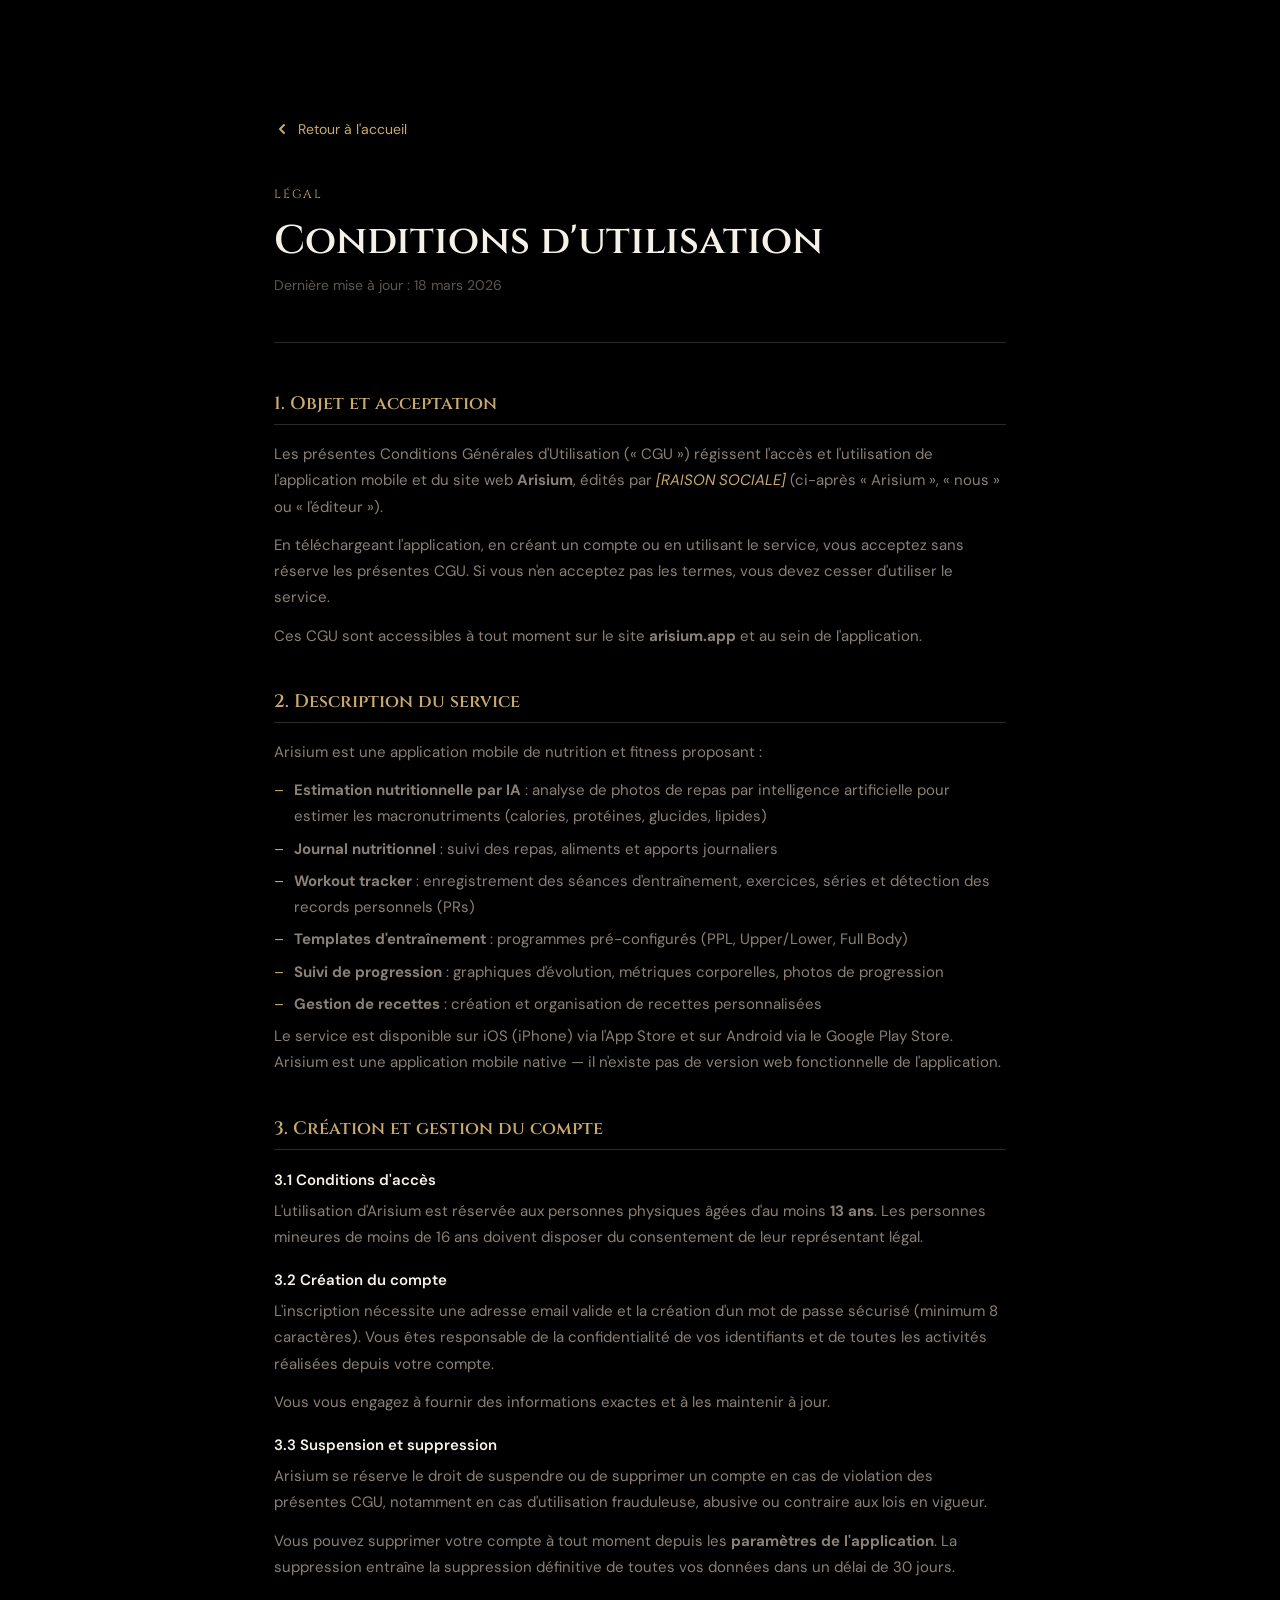
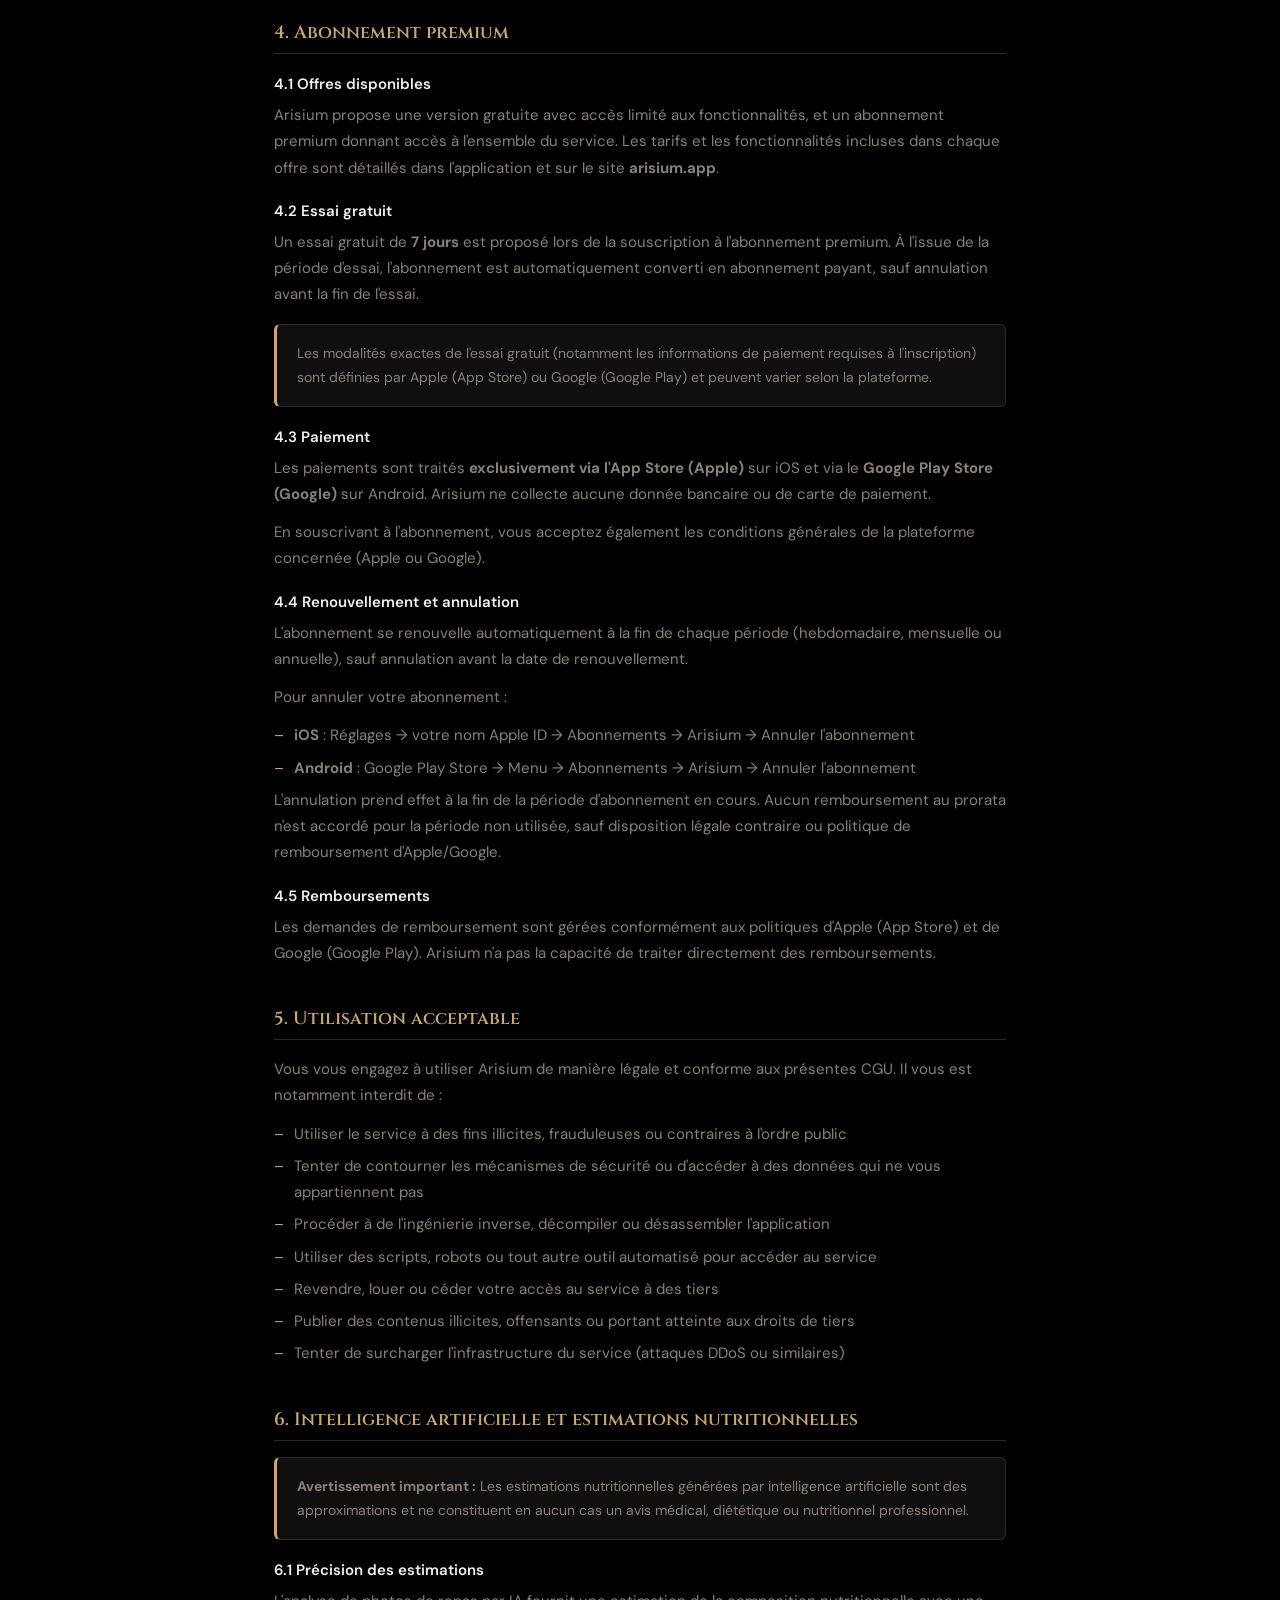
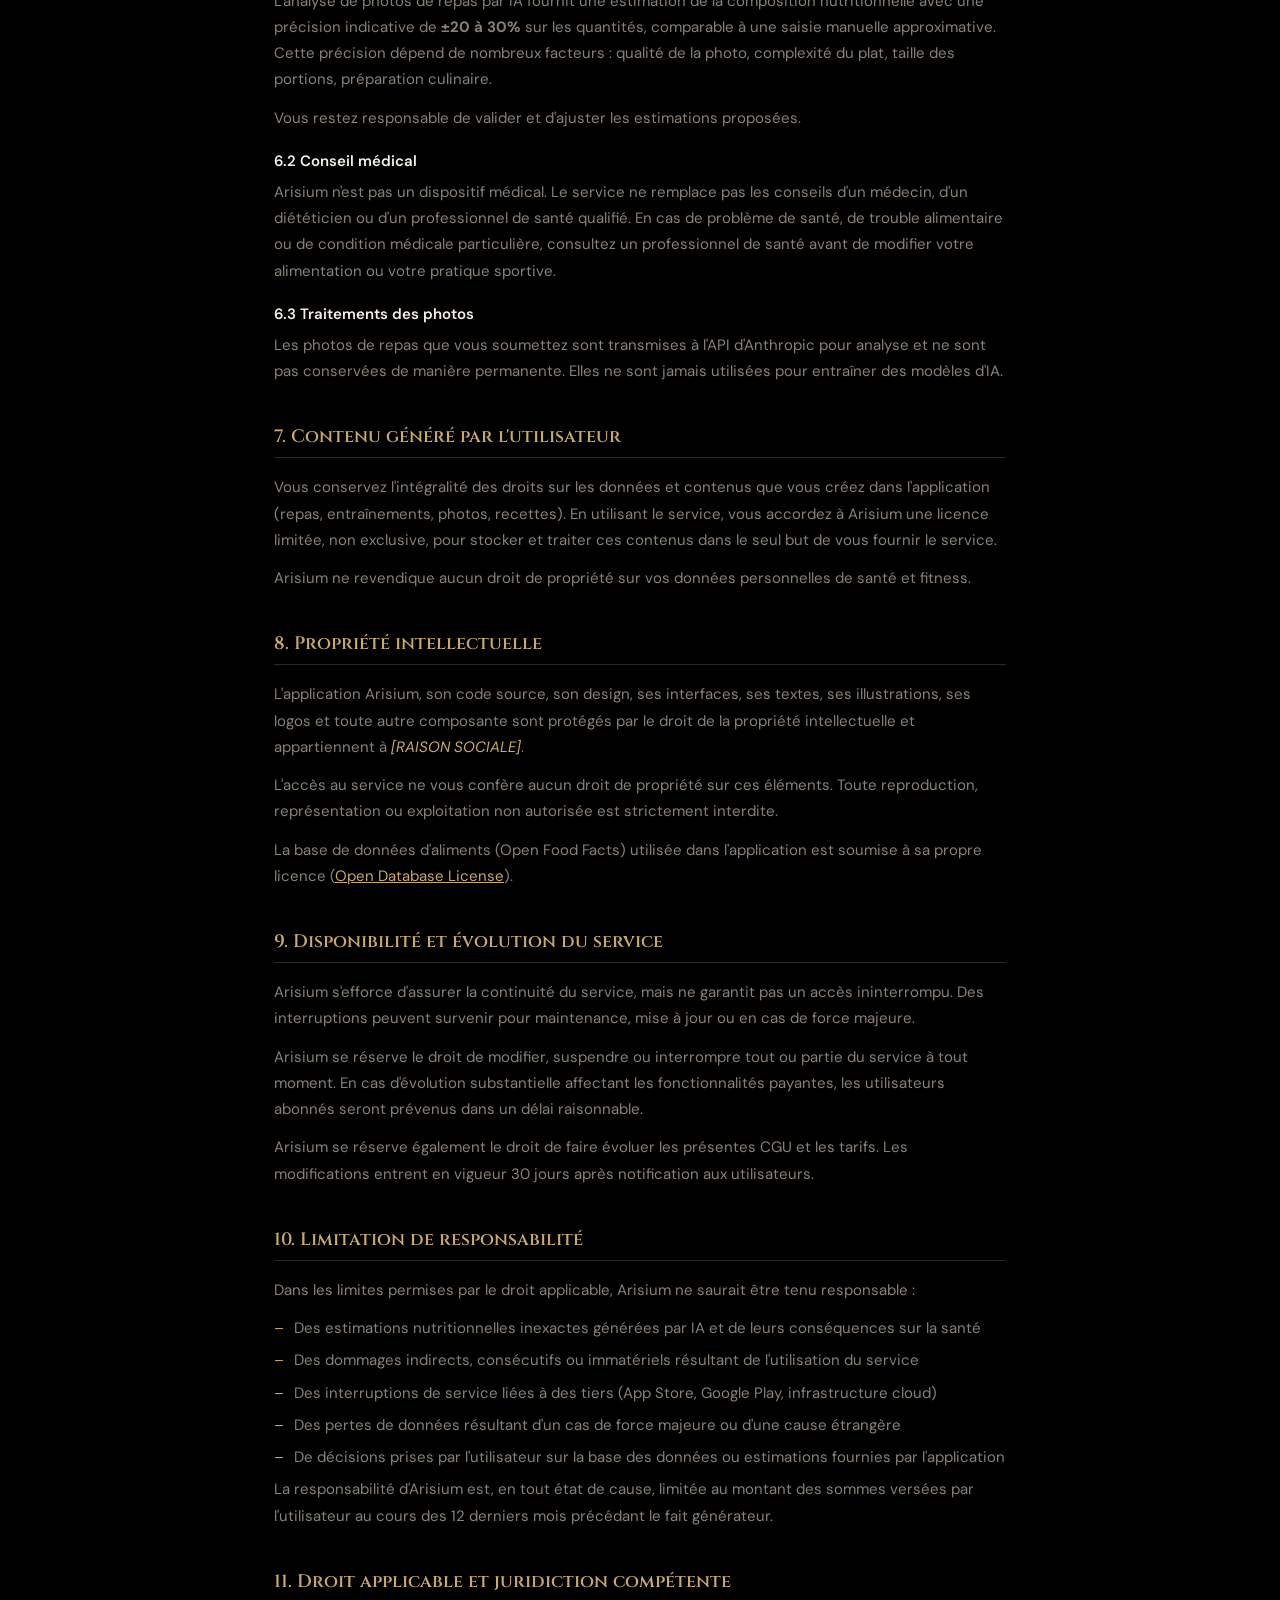
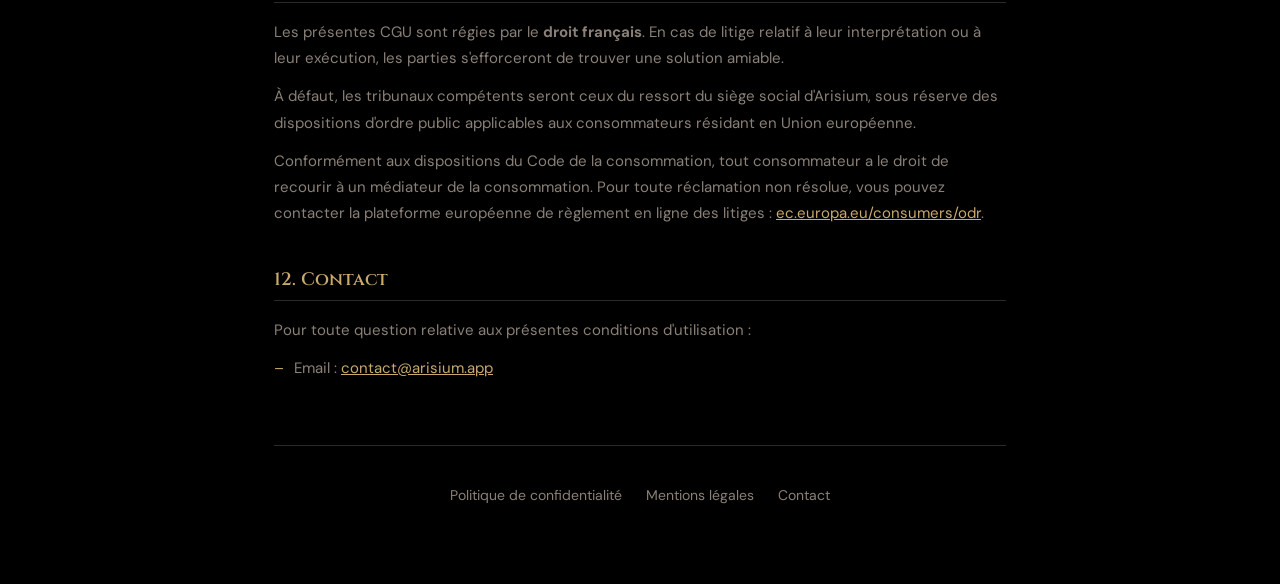
==== commit b512f8f8: "security: audit complet — CSP durci, innerHTML éliminé, rate limiting auth - Supprime 'unsafe-inline" ====
--- a/conditions-utilisation.html
+++ b/conditions-utilisation.html
@@ -9,29 +9,6 @@
   <link rel="preconnect" href="https://fonts.gstatic.com" crossorigin />
   <link href="https://fonts.googleapis.com/css2?family=Cinzel:wght@400;600;700&family=DM+Sans:opsz,wght@9..40,400;9..40,500;9..40,600;9..40,700&display=swap" rel="stylesheet" />
   <link rel="stylesheet" href="style.css" />
-  <style>
-    .legal-page { max-width: 780px; margin: 0 auto; padding: 120px 24px 80px; }
-    .legal-back { display: inline-flex; align-items: center; gap: 8px; color: var(--text-sec); font-size: 0.875rem; text-decoration: none; margin-bottom: 48px; transition: color .2s; }
-    .legal-back:hover { color: var(--gold); }
-    .legal-back svg { width: 16px; height: 16px; }
-    .legal-eyebrow { font-family: 'Cinzel', serif; font-size: 0.75rem; letter-spacing: 0.15em; color: var(--gold); text-transform: uppercase; margin-bottom: 12px; }
-    .legal-title { font-family: 'Cinzel', serif; font-size: clamp(1.75rem, 4vw, 2.5rem); font-weight: 600; color: var(--text); margin-bottom: 8px; }
-    .legal-updated { color: var(--text-muted); font-size: 0.875rem; margin-bottom: 48px; padding-bottom: 48px; border-bottom: 1px solid var(--border); }
-    .legal-section { margin-bottom: 40px; }
-    .legal-section h2 { font-family: 'Cinzel', serif; font-size: 1.125rem; font-weight: 600; color: var(--gold); margin-bottom: 16px; padding-bottom: 8px; border-bottom: 1px solid var(--border); }
-    .legal-section h3 { font-size: 0.9375rem; font-weight: 600; color: var(--text); margin: 20px 0 8px; }
-    .legal-section p { color: var(--text-sec); line-height: 1.75; margin-bottom: 12px; font-size: 0.9375rem; }
-    .legal-section ul { list-style: none; padding: 0; }
-    .legal-section ul li { color: var(--text-sec); line-height: 1.75; font-size: 0.9375rem; padding-left: 20px; margin-bottom: 6px; position: relative; }
-    .legal-section ul li::before { content: '–'; position: absolute; left: 0; color: var(--gold); }
-    .legal-placeholder { color: var(--gold); font-style: italic; }
-    .legal-nav { display: flex; justify-content: center; gap: 24px; margin-top: 64px; padding-top: 40px; border-top: 1px solid var(--border); flex-wrap: wrap; }
-    .legal-nav a { color: var(--text-sec); font-size: 0.875rem; text-decoration: none; transition: color .2s; }
-    .legal-nav a:hover { color: var(--gold); }
-    a { color: var(--gold); }
-    .notice-box { background: var(--surface); border: 1px solid var(--border); border-left: 3px solid var(--gold); border-radius: 6px; padding: 16px 20px; margin: 16px 0; }
-    .notice-box p { margin: 0; font-size: 0.875rem; }
-  </style>
 </head>
 <body>
 
@@ -163,7 +140,7 @@
     <h2>8. Propriété intellectuelle</h2>
     <p>L'application Arisium, son code source, son design, ses interfaces, ses textes, ses illustrations, ses logos et toute autre composante sont protégés par le droit de la propriété intellectuelle et appartiennent à <span class="legal-placeholder">[RAISON SOCIALE]</span>.</p>
     <p>L'accès au service ne vous confère aucun droit de propriété sur ces éléments. Toute reproduction, représentation ou exploitation non autorisée est strictement interdite.</p>
-    <p>La base de données d'aliments (Open Food Facts) utilisée dans l'application est soumise à sa propre licence (<a href="https://openfoodfacts.org" target="_blank" rel="noopener">Open Database License</a>).</p>
+    <p>La base de données d'aliments (Open Food Facts) utilisée dans l'application est soumise à sa propre licence (<a href="https://openfoodfacts.org" target="_blank" rel="noopener noreferrer">Open Database License</a>).</p>
   </div>
 
   <!-- 9. Disponibilité du service -->
@@ -193,7 +170,7 @@
     <h2>11. Droit applicable et juridiction compétente</h2>
     <p>Les présentes CGU sont régies par le <strong>droit français</strong>. En cas de litige relatif à leur interprétation ou à leur exécution, les parties s'efforceront de trouver une solution amiable.</p>
     <p>À défaut, les tribunaux compétents seront ceux du ressort du siège social d'Arisium, sous réserve des dispositions d'ordre public applicables aux consommateurs résidant en Union européenne.</p>
-    <p>Conformément aux dispositions du Code de la consommation, tout consommateur a le droit de recourir à un médiateur de la consommation. Pour toute réclamation non résolue, vous pouvez contacter la plateforme européenne de règlement en ligne des litiges : <a href="https://ec.europa.eu/consumers/odr" target="_blank" rel="noopener">ec.europa.eu/consumers/odr</a>.</p>
+    <p>Conformément aux dispositions du Code de la consommation, tout consommateur a le droit de recourir à un médiateur de la consommation. Pour toute réclamation non résolue, vous pouvez contacter la plateforme européenne de règlement en ligne des litiges : <a href="https://ec.europa.eu/consumers/odr" target="_blank" rel="noopener noreferrer">ec.europa.eu/consumers/odr</a>.</p>
   </div>
 
   <!-- 12. Contact -->
--- a/style.css
+++ b/style.css
@@ -204,6 +204,80 @@
   color: var(--text-sec);
   line-height: 1.7;
   max-width: 560px;
+}
+
+/* ─── Hero ──────────────────────────────────────────────────────────────────── */
+.hero-section {
+  min-height: 100vh;
+  display: flex;
+  align-items: center;
+  padding-top: 96px;
+  padding-bottom: 48px;
+  box-sizing: border-box;
+}
+.hero-section > .container { width: 100%; }
+.hero-grid {
+  display: grid;
+  grid-template-columns: 1fr auto;
+  gap: 80px;
+  align-items: center;
+}
+
+/* ─── Founder Block ─────────────────────────────────────────────────────────── */
+.founder-grid {
+  display: grid;
+  grid-template-columns: auto 1fr;
+  gap: 64px;
+  align-items: center;
+}
+.founder-photo-wrap { display: flex; justify-content: center; }
+.founder-photo {
+  width: 280px;
+  border-radius: 20px;
+  overflow: hidden;
+  border: 1.5px solid var(--border);
+}
+.founder-img {
+  width: 100%;
+  height: auto;
+  display: block;
+  object-fit: cover;
+}
+.founder-text {
+  font-size: 1.0625rem;
+  color: var(--text-sec);
+  line-height: 1.75;
+  margin-bottom: 32px;
+}
+.founder-progress { max-width: 400px; }
+.founder-progress-labels {
+  display: flex;
+  justify-content: space-between;
+  font-size: 0.8125rem;
+  color: var(--text-muted);
+  margin-bottom: 8px;
+}
+.founder-progress-current {
+  font-weight: 700;
+  color: var(--gold);
+}
+.founder-progress-track {
+  height: 8px;
+  background: var(--elevated);
+  border-radius: 4px;
+  overflow: hidden;
+}
+.founder-progress-fill {
+  height: 100%;
+  width: 36%;
+  background: linear-gradient(90deg, var(--gold-dark), var(--gold), var(--gold-light));
+  border-radius: 4px;
+  transition: width 0.6s ease;
+}
+.founder-progress-note {
+  margin-top: 8px;
+  font-size: 0.75rem;
+  color: var(--text-muted);
 }
 
 /* ─── Card ───────────────────────────────────────────────────────────────────── */
@@ -557,6 +631,163 @@
   background: url("data:image/svg+xml,%3Csvg xmlns='http://www.w3.org/2000/svg' viewBox='0 0 20 20' fill='%23C9A96E'%3E%3Cpath fill-rule='evenodd' d='M16.707 5.293a1 1 0 010 1.414l-8 8a1 1 0 01-1.414 0l-4-4a1 1 0 011.414-1.414L8 12.586l7.293-7.293a1 1 0 011.414 0z' clip-rule='evenodd'/%3E%3C/svg%3E") center/contain no-repeat;
 }
 
+/* ─── Tiers ─────────────────────────────────────────────────────────────────── */
+.tiers-grid {
+  display: grid;
+  grid-template-columns: repeat(3, 1fr);
+  gap: 20px;
+  align-items: start;
+}
+.tier-card {
+  background: var(--surface);
+  border: 1px solid var(--border);
+  border-radius: 24px;
+  padding: 36px 28px;
+  display: flex;
+  flex-direction: column;
+  gap: 20px;
+  position: relative;
+  transition: border-color 0.25s, transform 0.25s;
+}
+.tier-card:hover { transform: translateY(-3px); }
+.tier-header { display: flex; flex-direction: column; gap: 8px; }
+.tier-name {
+  font-family: 'Cinzel', serif;
+  font-size: 1.5rem;
+  font-weight: 400;
+  color: var(--text);
+}
+.tier-tagline {
+  font-size: 0.9375rem;
+  font-weight: 500;
+  line-height: 1.5;
+}
+.tier-desc {
+  font-size: 0.875rem;
+  color: var(--text-sec);
+  line-height: 1.7;
+}
+.tier-badge {
+  position: absolute;
+  top: -12px;
+  left: 50%; transform: translateX(-50%);
+  background: linear-gradient(135deg, var(--gold), var(--gold-dark));
+  color: #000;
+  font-size: 0.65rem;
+  font-weight: 800;
+  letter-spacing: 1.5px;
+  text-transform: uppercase;
+  padding: 5px 16px;
+  border-radius: 100px;
+  white-space: nowrap;
+}
+
+/* Free — neutre */
+.tier-free .tier-tagline { color: var(--text-sec); }
+.tier-free:hover { border-color: var(--text-sec); }
+
+/* Colosseum — bronze / sable */
+.tier-colosseum { border-color: rgba(184, 149, 106, 0.3); }
+.tier-colosseum .tier-name { color: #B8956A; }
+.tier-colosseum .tier-tagline { color: #B8956A; }
+.tier-colosseum:hover { border-color: #B8956A; }
+
+/* Pantheon — or / marbre — visuellement dominant */
+.tier-pantheon {
+  border-color: var(--gold);
+  background: linear-gradient(160deg, rgba(201,169,110,0.08) 0%, var(--surface) 50%);
+  transform: scale(1.04);
+}
+.tier-pantheon:hover { transform: scale(1.04) translateY(-3px); }
+.tier-pantheon .tier-name {
+  background: linear-gradient(135deg, var(--gold), var(--gold-light));
+  -webkit-background-clip: text;
+  background-clip: text;
+  -webkit-text-fill-color: transparent;
+}
+.tier-pantheon .tier-tagline { color: var(--gold); }
+
+/* Tier feature lists */
+.tier-features {
+  list-style: none;
+  display: flex;
+  flex-direction: column;
+  gap: 8px;
+  padding-top: 16px;
+  border-top: 1px solid var(--border);
+}
+.tier-features li {
+  display: flex;
+  align-items: center;
+  gap: 8px;
+  font-size: 0.8125rem;
+  color: var(--text-sec);
+}
+.tier-features li::before {
+  content: '';
+  width: 14px; height: 14px; flex-shrink: 0;
+  background: url("data:image/svg+xml,%3Csvg xmlns='http://www.w3.org/2000/svg' viewBox='0 0 20 20' fill='%23C9A96E'%3E%3Cpath fill-rule='evenodd' d='M16.707 5.293a1 1 0 010 1.414l-8 8a1 1 0 01-1.414 0l-4-4a1 1 0 011.414-1.414L8 12.586l7.293-7.293a1 1 0 011.414 0z' clip-rule='evenodd'/%3E%3C/svg%3E") center/contain no-repeat;
+}
+.tier-features li.tier-features-inherit {
+  color: var(--gold);
+  font-weight: 600;
+  font-size: 0.75rem;
+  letter-spacing: 0.5px;
+}
+.tier-features li.tier-features-inherit::before { display: none; }
+
+/* ─── Primus (offre fondateur) ───────────────────────────────────────────────── */
+.primus-card {
+  position: relative;
+  text-align: center;
+  padding: 48px 40px 40px;
+  background: linear-gradient(160deg, rgba(201,169,110,0.10) 0%, var(--surface) 60%);
+  border: 1.5px solid var(--gold);
+  border-radius: 24px;
+  box-shadow: 0 0 40px rgba(201,169,110,0.06);
+  margin-bottom: 40px;
+}
+.primus-name {
+  font-family: 'Cinzel', serif;
+  font-size: 2rem;
+  font-weight: 400;
+  margin-bottom: 12px;
+  background: linear-gradient(135deg, var(--gold), var(--gold-light));
+  -webkit-background-clip: text;
+  background-clip: text;
+  -webkit-text-fill-color: transparent;
+}
+.primus-headline {
+  font-family: 'Cinzel', serif;
+  font-size: 1.25rem;
+  font-weight: 400;
+  color: var(--text);
+  line-height: 1.4;
+  margin-bottom: 12px;
+}
+.primus-body {
+  font-size: 1rem;
+  color: var(--text-sec);
+  line-height: 1.7;
+  max-width: 560px;
+  margin: 0 auto 28px;
+}
+.primus-cta {
+  display: inline-block;
+  padding: 16px 36px;
+  font-size: 0.9375rem;
+}
+.primus-counter {
+  margin-top: 16px;
+  font-size: 0.8125rem;
+  color: var(--text-muted);
+  letter-spacing: 0.5px;
+}
+.primus-counter-num {
+  color: var(--gold);
+  font-weight: 700;
+}
+
 /* ─── Comparison table ───────────────────────────────────────────────────────── */
 .compare-table {
   width: 100%;
@@ -668,7 +899,10 @@
   padding: 120px 24px;
   position: relative;
   overflow: hidden;
-}
+  background: var(--surface);
+  border-top: 1px solid var(--border);
+}
+.cta-section > .container { position: relative; z-index: 1; }
 .cta-section::before {
   content: '';
   position: absolute;
@@ -764,15 +998,228 @@
   100% { background-position:  200% center; }
 }
 
+/* ─── Nav Auth Area ─────────────────────────────────────────────────────────── */
+#nav-auth-area {
+  display: flex;
+  align-items: center;
+  gap: 10px;
+}
+.nav-auth-login {
+  padding: 10px 20px;
+  font-size: 0.8125rem;
+}
+.nav-cta { padding: 11px 24px; }
+
+/* ─── Mobile Menu Overrides ──────────────────────────────────────────────────── */
+.mobile-auth-btn {
+  background: none;
+  border: none;
+  color: var(--text-sec);
+  font-family: 'DM Sans', sans-serif;
+  font-size: 0.9375rem;
+  cursor: pointer;
+  text-align: left;
+  padding: 0;
+}
+.mobile-menu-cta { margin-top: 8px; }
+.mobile-menu-cta .btn-primary { text-align: center; display: block; }
+
+/* ─── Hero Title ─────────────────────────────────────────────────────────────── */
+.hero-title {
+  font-family: 'Cinzel', serif;
+  font-weight: 400;
+  font-size: clamp(2.75rem, 6vw, 4.5rem);
+  line-height: 1.1;
+  color: var(--text);
+  margin-bottom: 48px;
+}
+.hero-subtitle { font-style: italic; }
+.hero-waitlist-wrap { margin-bottom: 24px; }
+.hero-note { font-size: 0.8125rem; color: var(--text-muted); }
+
+/* ─── Phone: Calorie Ring ────────────────────────────────────────────────────── */
+.calorie-ring { position: relative; width: 72px; height: 72px; }
+.calorie-ring svg { transform: rotate(-90deg); }
+.calorie-ring-center {
+  position: absolute;
+  inset: 0;
+  display: flex;
+  flex-direction: column;
+  align-items: center;
+  justify-content: center;
+}
+.calorie-ring-val { font-family: 'Cinzel', serif; font-size: 14px; color: var(--text); line-height: 1; }
+.calorie-ring-unit { font-size: 6px; color: var(--text-sec); }
+
+/* ─── Phone: Macro Bar Colors ────────────────────────────────────────────────── */
+.macro-bar-fill--protein { width: 72%; background: #7B68EE; }
+.macro-bar-fill--carbs   { width: 55%; background: #FFB347; }
+.macro-bar-fill--fat     { width: 40%; background: #87CEEB; }
+
+/* ─── Phone: Steps Card ─────────────────────────────────────────────────────── */
+.phone-card--steps { margin-bottom: 14px; }
+.phone-steps-header { display: flex; justify-content: space-between; align-items: baseline; margin-bottom: 8px; }
+.phone-label--flush { margin-bottom: 0; }
+.phone-steps-goal { font-size: 7px; color: var(--text-muted); }
+.phone-steps-count { display: flex; align-items: baseline; gap: 4px; margin-bottom: 8px; }
+.phone-steps-val { font-family: 'Cinzel', serif; font-size: 18px; color: var(--text); }
+.phone-steps-unit { font-size: 7px; color: var(--text-sec); }
+.phone-steps-bar { height: 3px; background: var(--elevated); border-radius: 2px; overflow: hidden; }
+.phone-steps-fill { height: 100%; width: 74%; background: var(--gold); border-radius: 2px; }
+
+/* ─── Section Variants ───────────────────────────────────────────────────────── */
+.section--bordered-bottom { border-bottom: 1px solid var(--border); }
+.section--surface { background: var(--surface); border-top: 1px solid var(--border); }
+.section--surface-bordered { background: var(--surface); border-top: 1px solid var(--border); border-bottom: 1px solid var(--border); }
+.feature-grid--spaced { margin-bottom: 120px; }
+
+/* ─── Section Headers (centered) ─────────────────────────────────────────────── */
+.section-header { text-align: center; margin-bottom: 56px; }
+.section-header--lg { margin-bottom: 64px; }
+.eyebrow--center { justify-content: center; }
+.section-title--center { text-align: center; margin: 0 auto; }
+.section-sub--center { text-align: center; margin: 12px auto 0; }
+
+/* ─── AI Analysis Card ──────────────────────────────────────────────────────── */
+.ai-header { display: flex; align-items: center; justify-content: space-between; margin-bottom: 4px; }
+.ai-header-label { font-size: 0.625rem; letter-spacing: 2px; text-transform: uppercase; color: var(--text-muted); margin-bottom: 3px; }
+.ai-header-title { font-size: 0.9375rem; font-weight: 600; color: var(--text); }
+.ai-status { display: flex; align-items: center; gap: 6px; margin-bottom: 4px; }
+.ai-status-dot { width: 5px; height: 5px; border-radius: 50%; background: #4ADE80; flex-shrink: 0; display: inline-block; }
+.ai-status-text { font-size: 0.75rem; color: var(--text-muted); }
+.ai-items { display: flex; flex-direction: column; gap: 6px; }
+.ai-item--high { border-left-color: #4ADE80; }
+.ai-item--medium { border-left-color: #FBBF24; }
+.ai-total {
+  display: flex; align-items: center; justify-content: space-between;
+  padding: 12px 16px;
+  background: rgba(201,169,110,0.06);
+  border: 1px solid rgba(201,169,110,0.18);
+  border-radius: 12px;
+  margin-top: 2px;
+}
+.ai-total-label { font-size: 0.65rem; letter-spacing: 1.5px; text-transform: uppercase; color: var(--text-sec); margin-bottom: 2px; }
+.ai-total-val { font-size: 1.25rem; font-family: 'Cinzel', serif; color: var(--gold); letter-spacing: 1px; }
+.ai-total-macros { display: flex; gap: 20px; }
+.ai-macro { text-align: center; }
+.ai-macro-val { font-size: 0.875rem; font-weight: 600; color: var(--text); }
+.ai-macro-label { font-size: 0.65rem; color: var(--text-muted); margin-top: 1px; }
+.ai-macro-divider { width: 1px; background: var(--border); align-self: stretch; }
+
+/* ─── Workout Card ───────────────────────────────────────────────────────────── */
+.workout-header { display: flex; align-items: center; justify-content: space-between; }
+.workout-title { font-size: 0.8125rem; font-weight: 600; color: var(--text); }
+.workout-time { font-size: 0.8125rem; color: var(--text-sec); }
+.workout-exercise { font-size: 0.75rem; font-weight: 600; letter-spacing: 1.5px; text-transform: uppercase; color: var(--gold); }
+.workout-sets { display: flex; flex-direction: column; gap: 6px; }
+.set-row--pr { border: 1px solid rgba(201,169,110,0.25); }
+.workout-divider { height: 1px; background: var(--border); }
+
+/* ─── Progress Card ──────────────────────────────────────────────────────────── */
+.feature-visual-inner--top { justify-content: flex-start; }
+.progress-header { display: flex; align-items: center; justify-content: space-between; }
+.progress-title-wrap { display: flex; align-items: center; gap: 8px; }
+.progress-title { font-size: 0.8125rem; font-weight: 600; color: var(--text); }
+.progress-badge { font-size: 0.6rem; color: var(--text-muted); border: 1px solid var(--border); border-radius: 4px; padding: 1px 6px; }
+.progress-range { display: flex; gap: 8px; }
+.progress-range-btn { padding: 4px 12px; border-radius: 8px; border: 1px solid var(--border); background: var(--elevated); color: var(--text-sec); font-size: 0.7rem; cursor: pointer; }
+.progress-range-btn--active { border-color: var(--gold); background: rgba(201,169,110,0.08); color: var(--gold); }
+.progress-value { display: flex; align-items: baseline; gap: 8px; }
+.progress-num { font-family: 'Cinzel', serif; font-size: 2.25rem; color: var(--text); }
+.progress-unit { font-size: 0.875rem; color: var(--text-sec); }
+.progress-delta { font-size: 0.8125rem; color: #4CAF50; margin-left: 4px; }
+.progress-chart { flex: 1; display: flex; flex-direction: column; justify-content: flex-end; }
+.progress-bars { display: flex; align-items: flex-end; gap: 5px; height: 100px; padding-bottom: 4px; }
+.progress-bar { flex: 1; background: linear-gradient(to top, var(--gold-dark), rgba(201,169,110,0.4)); border-radius: 3px 3px 0 0; }
+.progress-bar--current { background: linear-gradient(to top, var(--gold), var(--gold-light)); box-shadow: 0 0 8px rgba(201,169,110,0.3); }
+.progress-bars .progress-bar:nth-child(1) { height: 75%; }
+.progress-bars .progress-bar:nth-child(2) { height: 80%; }
+.progress-bars .progress-bar:nth-child(3) { height: 72%; }
+.progress-bars .progress-bar:nth-child(4) { height: 68%; }
+.progress-bars .progress-bar:nth-child(5) { height: 64%; }
+.progress-bars .progress-bar:nth-child(6) { height: 60%; }
+.progress-bars .progress-bar:nth-child(7) { height: 55%; }
+.progress-dates { display: flex; justify-content: space-between; }
+.progress-date { font-size: 0.625rem; color: var(--text-muted); }
+.progress-pr {
+  padding: 12px 16px;
+  background: rgba(201,169,110,0.06);
+  border: 1px solid rgba(201,169,110,0.15);
+  border-radius: 12px;
+  display: flex; align-items: center; justify-content: space-between;
+}
+.progress-pr-label { font-size: 0.75rem; color: var(--text-sec); }
+.progress-pr-val { font-size: 0.9375rem; font-weight: 500; color: var(--text); }
+
+/* ─── Compare Table Overrides ────────────────────────────────────────────────── */
+.compare-table th:first-child { text-align: left; }
+.compare-partial { color: var(--text-sec); font-size: 0.8125rem; }
+
+/* ─── FAQ Container ──────────────────────────────────────────────────────────── */
+.faq-container { max-width: 720px; }
+
+/* ─── Footer Overrides ───────────────────────────────────────────────────────── */
+.footer-logo { font-size: 1rem; }
+.footer-credit { color: var(--text-muted); }
+
+/* ─── Auth Modal Overrides ───────────────────────────────────────────────────── */
+.auth-logo-wrap { text-align: center; margin-bottom: 28px; }
+.auth-logo { font-size: 1.25rem; display: inline-block; }
+#form-signup { display: none; }
+
+/* ─── Legal Pages ────────────────────────────────────────────────────────────── */
+.legal-page { max-width: 780px; margin: 0 auto; padding: 120px 24px 80px; }
+.legal-page a { color: var(--gold); }
+.legal-back { display: inline-flex; align-items: center; gap: 8px; color: var(--text-sec); font-size: 0.875rem; text-decoration: none; margin-bottom: 48px; transition: color .2s; }
+.legal-back:hover { color: var(--gold); }
+.legal-back svg { width: 16px; height: 16px; }
+.legal-eyebrow { font-family: 'Cinzel', serif; font-size: 0.75rem; letter-spacing: 0.15em; color: var(--gold); text-transform: uppercase; margin-bottom: 12px; }
+.legal-title { font-family: 'Cinzel', serif; font-size: clamp(1.75rem, 4vw, 2.5rem); font-weight: 600; color: var(--text); margin-bottom: 8px; }
+.legal-updated { color: var(--text-muted); font-size: 0.875rem; margin-bottom: 48px; padding-bottom: 48px; border-bottom: 1px solid var(--border); }
+.legal-section { margin-bottom: 40px; }
+.legal-section h2 { font-family: 'Cinzel', serif; font-size: 1.125rem; font-weight: 600; color: var(--gold); margin-bottom: 16px; padding-bottom: 8px; border-bottom: 1px solid var(--border); }
+.legal-section h3 { font-size: 0.9375rem; font-weight: 600; color: var(--text); margin: 20px 0 8px; }
+.legal-section p { color: var(--text-sec); line-height: 1.75; margin-bottom: 12px; font-size: 0.9375rem; }
+.legal-section ul { list-style: none; padding: 0; }
+.legal-section ul li { color: var(--text-sec); line-height: 1.75; font-size: 0.9375rem; padding-left: 20px; margin-bottom: 6px; position: relative; }
+.legal-section ul li::before { content: '–'; position: absolute; left: 0; color: var(--gold); }
+.legal-table { width: 100%; border-collapse: collapse; margin: 16px 0; font-size: 0.875rem; }
+.legal-table th { background: var(--elevated); color: var(--text); font-weight: 600; padding: 10px 14px; text-align: left; border: 1px solid var(--border); }
+.legal-table td { color: var(--text-sec); padding: 10px 14px; border: 1px solid var(--border); vertical-align: top; line-height: 1.6; }
+.legal-table tr:nth-child(even) td { background: #0A0A0A; }
+.legal-placeholder { color: var(--gold); font-style: italic; }
+.legal-nav { display: flex; justify-content: center; gap: 24px; margin-top: 64px; padding-top: 40px; border-top: 1px solid var(--border); flex-wrap: wrap; }
+.legal-nav a { color: var(--text-sec); font-size: 0.875rem; text-decoration: none; transition: color .2s; }
+.legal-nav a:hover { color: var(--gold); }
+.notice-box { background: var(--surface); border: 1px solid var(--border); border-left: 3px solid var(--gold); border-radius: 6px; padding: 16px 20px; margin: 16px 0; }
+.notice-box p { margin: 0; font-size: 0.875rem; }
+.rights-grid { display: grid; grid-template-columns: repeat(auto-fill, minmax(220px, 1fr)); gap: 12px; margin-top: 16px; }
+.rights-item { background: var(--surface); border: 1px solid var(--border); border-radius: 8px; padding: 14px 16px; }
+.rights-item strong { display: block; color: var(--text); font-size: 0.875rem; margin-bottom: 4px; }
+.rights-item span { color: var(--text-sec); font-size: 0.8125rem; line-height: 1.5; }
+
 /* ─── Responsive ─────────────────────────────────────────────────────────────── */
 @media (max-width: 900px) {
+  .hero-grid { grid-template-columns: 1fr; gap: 48px; text-align: center; }
+  .hero-grid .eyebrow { justify-content: center; }
+  .hero-grid .waitlist-form { margin: 0 auto; }
+  .hero-grid .fade-up:last-of-type { margin: 0 auto; }
+  .founder-grid { grid-template-columns: 1fr; gap: 40px; text-align: center; }
+  .founder-photo { width: 220px; margin: 0 auto; }
+  .founder-progress { margin: 0 auto; }
+  .phone-wrap { display: none; }
   .feature-grid, .feature-grid.reverse { grid-template-columns: 1fr; direction: ltr; gap: 48px; }
   .feature-grid.reverse .feature-visual { order: -1; }
   .pricing-grid { grid-template-columns: 1fr; max-width: 400px; margin: 0 auto; }
+  .tiers-grid { grid-template-columns: 1fr; max-width: 440px; margin: 0 auto; }
+  .tier-pantheon { transform: none; order: -2; }
+  .tier-pantheon:hover { transform: translateY(-3px); }
+  .tier-colosseum { order: -1; }
   .steps-grid { grid-template-columns: 1fr; }
   .steps-grid::before { display: none; }
   .stats-grid { grid-template-columns: repeat(2, 1fr); }
   .stat-item:nth-child(2) { border-right: none; }
+  .stat-item:nth-child(4) { border-right: none; }
   .footer-inner { grid-template-columns: 1fr 1fr; gap: 32px; }
   .footer-brand { grid-column: 1 / -1; }
 }
@@ -780,15 +1227,22 @@
   #burger { display: block; }
   .nav-links, .nav-cta { display: none; }
   .section { padding: 72px 20px; }
-  .hero-grid { flex-direction: column; }
-  .phone-wrap { display: none; } /* hide phone on very small screens */
+  .hero-section { min-height: 100vh; padding-top: 96px; padding-bottom: 40px; }
+  .stat-num { font-size: 2rem; }
   .stats-grid { grid-template-columns: repeat(2, 1fr); }
+  .feature-visual { aspect-ratio: auto; }
+  .feature-visual-inner { padding: 20px; height: auto; }
+  .primus-card { padding: 36px 24px 32px; }
+  .primus-headline { font-size: 1.0625rem; }
   .footer-inner { grid-template-columns: 1fr; }
   .footer-bottom { flex-direction: column; gap: 12px; text-align: center; }
-  .compare-table th, .compare-table td { padding: 12px 10px; font-size: 0.8125rem; }
+  .compare-table th, .compare-table td { padding: 10px 6px; font-size: 0.75rem; }
+  .compare-table-wrap { border-radius: 14px; }
 }
 @media (max-width: 480px) {
-  .phone-wrap { display: none; }
+  .hero-section { min-height: 100svh; padding-top: 88px; padding-bottom: 32px; }
+  .stats-grid { grid-template-columns: 1fr 1fr; }
+  .stat-num { font-size: 1.75rem; }
 }
 
 /* ─── Auth Modal ─────────────────────────────────────────────────────────────── */
@@ -1086,5 +1540,5 @@
 
 @media (max-width: 640px) {
   .auth-card { padding: 32px 24px 28px; }
-  #nav-auth-area .btn-outline { display: none; }
-}
+  #nav-auth-area { display: none !important; }
+}
